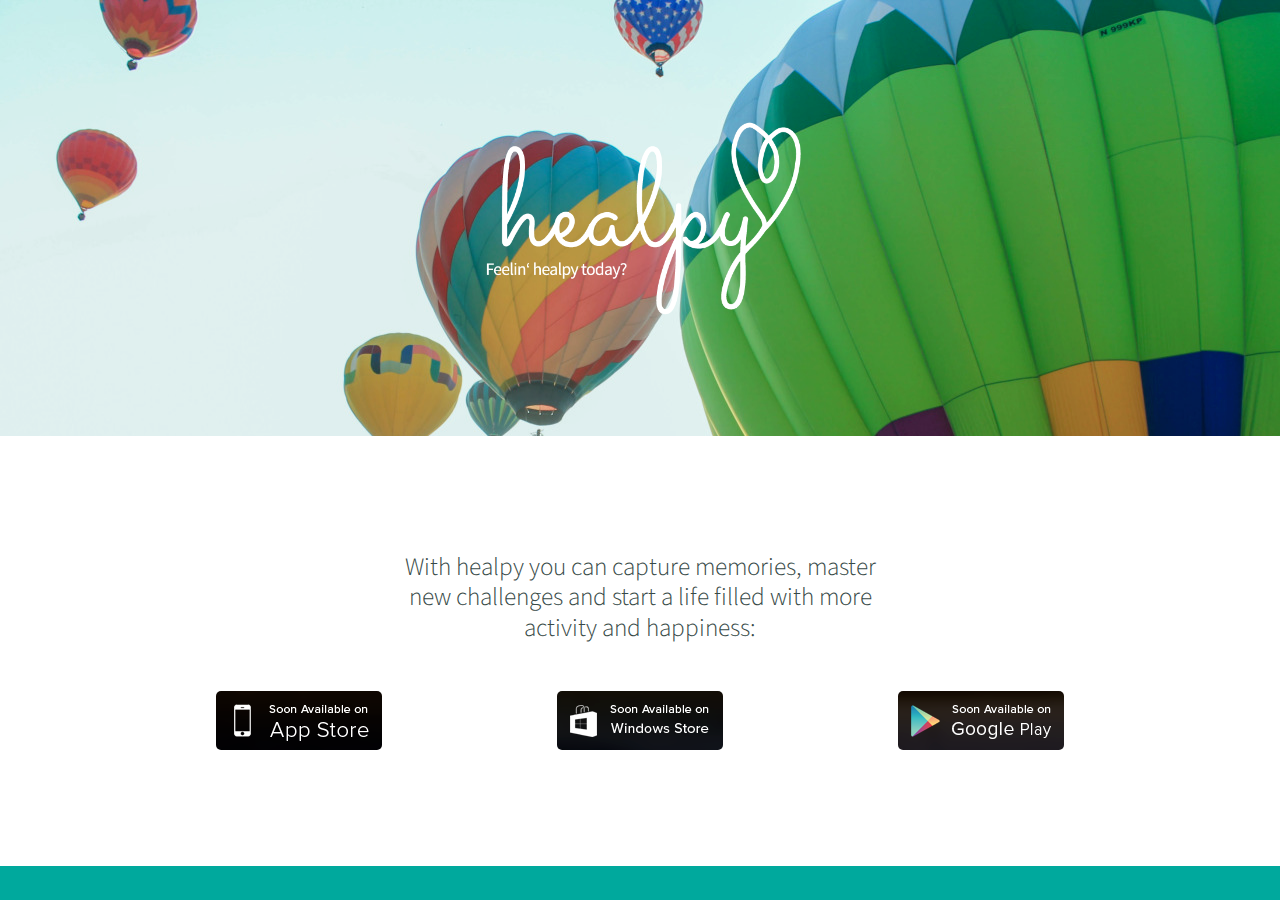
==== healpy-landingpage/index.html @ ba063304 "healpy landingpage" ====
<!DOCTYPE html>
<html lang="en">
  <head>
    <meta charset="utf-8">
    <meta http-equiv="X-UA-Compatible" content="IE=edge">
    <meta name="viewport" content="width=device-width, initial-scale=1.0">

    <title>Healpy – Feelin' healpy today?</title>
    <meta name="description" content="With healpy you can capture memories, master new challenges and start a life with more activity and happiness.">

    <link href="css/material.min.css" rel="stylesheet">
    <link href="css/app.css" rel="stylesheet">

    <script src="js/material.min.js"></script>
    <script src="js/contact-form.js"></script>

    <link href='https://fonts.googleapis.com/css?family=Source+Sans+Pro:400,700,600,300' rel='stylesheet' type='text/css'>

  </head>

  <body>

    <div class="mdl-layout mdl-js-layout">
<!--       <header class="mdl-layout__header">
        <div class="maincolor-background header-section" align="center">
          <img class="header-image" src="img/healpy_logo.png"/>
        </div>
      </header> -->
      <main class="mdl-layout__content">
        <div class="section-space-double header-background">
          <div class="mdl-grid section">
            <div class="mdl-cell mdl-cell--3-col mdl-cell--hide-tablet mdl-cell--hide-phone"></div>
            <div class="mdl-cell mdl-cell--6-col mdl-cell--12-col-tablet mdl-cell--12-col-phone">
              <div align="center">
                <img class="header-image" src="img/healpy_logo.png"/>
              </div>
            </div>
            <div class="mdl-cell mdl-cell--3-col mdl-cell--hide-tablet mdl-cell--hide-phone"></div>
          </div>
        </div>

        <div class="section-space-double">
          <div class="mdl-grid section">
            <div class="mdl-cell mdl-cell--3-col mdl-cell--hide-phone"></div>
            <div class="mdl-cell mdl-cell--6-col mdl-cell--12-col-phone">
              <p class="lead" align="center">With healpy you can capture memories, master new challenges and start a life filled with more activity and happiness:</p>
              
            </div>
            <div class="mdl-cell mdl-cell--3-col mdl-cell--hide-phone"></div>
          </div>
          <div class="mdl-grid section">
            <div class="mdl-cell mdl-cell--4-col">
              <div align="center">
                <img class="app-image" src="img/healpy_available-apple.png"/>
              </div>
            </div>
            <div class="mdl-cell mdl-cell--4-col">
              <div align="center">
                <img class="app-image" src="img/healpy_available-windows.png"/>
              </div>
            </div>
            <div class="mdl-cell mdl-cell--4-col">
              <div align="center">
                <img class="app-image" src="img/healpy_available-google.png"/>
              </div>
            </div>
          </div>
        </div>

        <!-- Description -->
        <div class="section-space maincolor-background">
          <div class="mdl-grid section">
            <div class="mdl-cell mdl-cell--6-col mdl-cell--12-col-phone">
              <div class="mdl-grid">
                <div class="mdl-cell mdl-cell--3-col mdl-cell--12-col-phone">
                  <div align="right">
                    <img src="img/healpy_smile-icon.png"/>
                  </div>
                </div>
                <div class="mdl-cell mdl-cell--9-col mdl-cell--12-col-phone">
                  <h3>Happy</h3>
                  <p>Become happier by filling your life with activity and start living more conscious.</p>
                </div>
              </div>
            </div>
            <div class="mdl-cell mdl-cell--6-col mdl-cell--12-col-phone">
              <div class="mdl-grid">
                <div class="mdl-cell mdl-cell--3-col mdl-cell--12-col-phone">
                  <div align="right">
                    <img src="img/healpy_cross-icon.png"/>
                  </div>
                </div>
                <div class="mdl-cell mdl-cell--9-col mdl-cell--12-col-phone">
                  <h3>Health</h3>
                  <p>By going outside and exploring the world around you, you will step by step become healthier. </p>
                </div>
              </div>
            </div>
          </div>
          <div class="mdl-grid section">
            <div class="mdl-cell mdl-cell--6-col mdl-cell--12-col-phone">
              <div class="mdl-grid">
                <div class="mdl-cell mdl-cell--3-col mdl-cell--12-col-phone">
                  <div align="right">
                    <img src="img/healpy_pflaster-icon.png"/>
                  </div>
                </div>
                <div class="mdl-cell mdl-cell--9-col mdl-cell--12-col-phone">
                  <h3>Heal</h3>
                  <p>Break free from your chains and overcome your fears playfully.</p>
                </div>
              </div>
            </div>
            <div class="mdl-cell mdl-cell--6-col mdl-cell--12-col-phone">
              <div class="mdl-grid">
                <div class="mdl-cell mdl-cell--3-col mdl-cell--12-col-phone">
                  <div align="right">
                    <img src="img/healpy_help-icon.png"/>
                  </div>
                </div>
                <div class="mdl-cell mdl-cell--9-col mdl-cell--12-col-phone">
                  <h3>Help</h3>
                  <p>If you are ever stuck and need support, let your family and friends know and experience guidance by your doctors. </p>
                </div>
              </div>
            </div>
          </div>
        </div>
        <!-- END: Description -->

        <!-- Functionality -->
        <div class="section-space">
          <div class="mdl-grid section">
            <div class="mdl-cell mdl-cell--6-col mdl-cell--12-col-phone">
              <img src="img/healpy_app-mockup.png"/>
            </div>
            <div class="mdl-cell mdl-cell--6-col mdl-cell--12-col-phone">
              <h2>What healpy does for you:</h2>
              <ul>
                <li><b>Fill your journal</b> with texts, pictures, videos or audio files</li>
                <li><b>Master a new challenge</b> every day and let your life become active and happy</li>
                <li><b>Collect credits</b> and use them to do fun local things with your friends</li>
                <li><b>Keep track of your emotional growth</b> and watch your condition getting better and better</li>
                <li><b>Share special memories</b> with your family, friends or your doctors (You decide what you want to share and are in full charge of what you pass onto others)</li>
              </ul>
            </div>
          </div>
        </div>
        <!-- END: Functionality -->

        <!-- Support -->
        <div class="section-space">
          <div class="mdl-grid section">
            <div class="mdl-cell mdl-cell--3-col mdl-cell--hide-phone"></div>
            <div class="mdl-cell mdl-cell--6-col mdl-cell--12-col-phone">
              <div align="center">
                <h2>Need support?</h2>
                <p>Should there be any questions or suggestions, please contact us by mail. We will react as soon as possible to make your experience with healpy perfect. </p>
                <a href="mailto:mail@frankawittek.de"><button class="mdl-button mdl-js-button mdl-button--raised">Contact us!</button></a>
              </div>
                
            </div>
            <div class="mdl-cell mdl-cell--3-col mdl-cell--hide-phone"></div>
          </div>
        </div>
        <!-- END: Support -->

        <footer class="section-space dark-background">
        <div class="mdl-grid section">
          <ul class="footer">
            <!-- <li><a href="">Terms of Use & Service</a></li> -->
            <!-- <li><a href="">Privacy</a></li> -->
            <li><a href="http://frankawittek.de/footer/impressum">Imprint</a></li>
        </div>
      </footer>

      </main>

      

    </div>

  </body>

</html>
---- healpy-landingpage/css/material.min.css ----
/**
 * material-design-lite - Material Design Components in CSS, JS and HTML
 * @version v1.0.4
 * @license Apache-2.0
 * @copyright 2015 Google, Inc.
 * @link https://github.com/google/material-design-lite
 */
@charset "UTF-8";html{color:rgba(0,0,0,.87)}::-moz-selection{background:#b3d4fc;text-shadow:none}::selection{background:#b3d4fc;text-shadow:none}hr{display:block;height:1px;border:0;border-top:1px solid #ccc;margin:1em 0;padding:0}audio,canvas,iframe,img,svg,video{vertical-align:middle}fieldset{border:0;margin:0;padding:0}textarea{resize:vertical}.browserupgrade{margin:.2em 0;background:#ccc;color:#000;padding:.2em 0}.hidden{display:none!important}.visuallyhidden{border:0;clip:rect(0 0 0 0);height:1px;margin:-1px;overflow:hidden;padding:0;position:absolute;width:1px}.visuallyhidden.focusable:active,.visuallyhidden.focusable:focus{clip:auto;height:auto;margin:0;overflow:visible;position:static;width:auto}.invisible{visibility:hidden}.clearfix:before,.clearfix:after{content:" ";display:table}.clearfix:after{clear:both}@media print{*,*:before,*:after,*:first-letter,*:first-line{background:transparent!important;color:#000!important;box-shadow:none!important;text-shadow:none!important}a,a:visited{text-decoration:underline}a[href]:after{content:" (" attr(href)")"}abbr[title]:after{content:" (" attr(title)")"}a[href^="#"]:after,a[href^="javascript:"]:after{content:""}pre,blockquote{border:1px solid #999;page-break-inside:avoid}thead{display:table-header-group}tr,img{page-break-inside:avoid}img{max-width:100%!important}p,h2,h3{orphans:3;widows:3}h2,h3{page-break-after:avoid}}a,.mdl-accordion,.mdl-button,.mdl-card,.mdl-checkbox,.mdl-dropdown-menu,.mdl-icon-toggle,.mdl-item,.mdl-radio,.mdl-slider,.mdl-switch,.mdl-tabs__tab{-webkit-tap-highlight-color:transparent;-webkit-tap-highlight-color:rgba(255,255,255,0)}html{width:100%;height:100%;-ms-touch-action:manipulation;touch-action:manipulation}body{width:100%;min-height:100%;margin:0}main{display:block}*[hidden]{display:none!important}html,body{font-family:"Helvetica","Arial",sans-serif;font-size:14px;font-weight:400;line-height:20px}h1,h2,h3,h4,h5,h6,p{padding:0}h1 small,h2 small,h3 small,h4 small,h5 small,h6 small{font-family:"Roboto","Helvetica","Arial",sans-serif;font-weight:400;line-height:1.35;letter-spacing:-.02em;opacity:.54;font-size:.6em}h1{font-size:56px;line-height:1.35;letter-spacing:-.02em;margin:24px 0}h1,h2{font-family:"Roboto","Helvetica","Arial",sans-serif;font-weight:400}h2{font-size:45px;line-height:48px}h2,h3{margin:24px 0}h3{font-size:34px;line-height:40px}h3,h4{font-family:"Roboto","Helvetica","Arial",sans-serif;font-weight:400}h4{font-size:24px;line-height:32px;-moz-osx-font-smoothing:grayscale;margin:24px 0 16px}h5{font-size:20px;font-weight:500;line-height:1;letter-spacing:.02em}h5,h6{font-family:"Roboto","Helvetica","Arial",sans-serif;margin:24px 0 16px}h6{font-size:16px;letter-spacing:.04em}h6,p{font-weight:400;line-height:24px}p{font-size:14px;letter-spacing:0;margin:0 0 16px}a{color:#ff4081;font-weight:500}blockquote{font-family:"Roboto","Helvetica","Arial",sans-serif;position:relative;font-size:24px;font-weight:300;font-style:italic;line-height:1.35;letter-spacing:.08em}blockquote:before{position:absolute;left:-.5em;content:'“'}blockquote:after{content:'”';margin-left:-.05em}mark{background-color:#f4ff81}dt{font-weight:700}address{font-size:12px;line-height:1;font-style:normal}address,ul,ol{font-weight:400;letter-spacing:0}ul,ol{font-size:14px;line-height:24px}.mdl-typography--display-4,.mdl-typography--display-4-color-contrast{font-family:"Roboto","Helvetica","Arial",sans-serif;font-size:112px;font-weight:300;line-height:1;letter-spacing:-.04em}.mdl-typography--display-4-color-contrast{opacity:.54}.mdl-typography--display-3,.mdl-typography--display-3-color-contrast{font-family:"Roboto","Helvetica","Arial",sans-serif;font-size:56px;font-weight:400;line-height:1.35;letter-spacing:-.02em}.mdl-typography--display-3-color-contrast{opacity:.54}.mdl-typography--display-2,.mdl-typography--display-2-color-contrast{font-family:"Roboto","Helvetica","Arial",sans-serif;font-size:45px;font-weight:400;line-height:48px}.mdl-typography--display-2-color-contrast{opacity:.54}.mdl-typography--display-1,.mdl-typography--display-1-color-contrast{font-family:"Roboto","Helvetica","Arial",sans-serif;font-size:34px;font-weight:400;line-height:40px}.mdl-typography--display-1-color-contrast{opacity:.54}.mdl-typography--headline,.mdl-typography--headline-color-contrast{font-family:"Roboto","Helvetica","Arial",sans-serif;font-size:24px;font-weight:400;line-height:32px;-moz-osx-font-smoothing:grayscale}.mdl-typography--headline-color-contrast{opacity:.87}.mdl-typography--title,.mdl-typography--title-color-contrast{font-family:"Roboto","Helvetica","Arial",sans-serif;font-size:20px;font-weight:500;line-height:1;letter-spacing:.02em}.mdl-typography--title-color-contrast{opacity:.87}.mdl-typography--subhead,.mdl-typography--subhead-color-contrast{font-family:"Roboto","Helvetica","Arial",sans-serif;font-size:16px;font-weight:400;line-height:24px;letter-spacing:.04em}.mdl-typography--subhead-color-contrast{opacity:.87}.mdl-typography--body-2,.mdl-typography--body-2-color-contrast{font-size:14px;font-weight:700;line-height:24px;letter-spacing:0}.mdl-typography--body-2-color-contrast{opacity:.87}.mdl-typography--body-1,.mdl-typography--body-1-color-contrast{font-size:14px;font-weight:400;line-height:24px;letter-spacing:0}.mdl-typography--body-1-color-contrast{opacity:.87}.mdl-typography--body-2-force-preferred-font,.mdl-typography--body-2-force-preferred-font-color-contrast{font-family:"Roboto","Helvetica","Arial",sans-serif;font-size:14px;font-weight:500;line-height:24px;letter-spacing:0}.mdl-typography--body-2-force-preferred-font-color-contrast{opacity:.87}.mdl-typography--body-1-force-preferred-font,.mdl-typography--body-1-force-preferred-font-color-contrast{font-family:"Roboto","Helvetica","Arial",sans-serif;font-size:14px;font-weight:400;line-height:24px;letter-spacing:0}.mdl-typography--body-1-force-preferred-font-color-contrast{opacity:.87}.mdl-typography--caption,.mdl-typography--caption-force-preferred-font{font-size:12px;font-weight:400;line-height:1;letter-spacing:0}.mdl-typography--caption-force-preferred-font{font-family:"Roboto","Helvetica","Arial",sans-serif}.mdl-typography--caption-color-contrast,.mdl-typography--caption-force-preferred-font-color-contrast{font-size:12px;font-weight:400;line-height:1;letter-spacing:0;opacity:.54}.mdl-typography--caption-force-preferred-font-color-contrast,.mdl-typography--menu{font-family:"Roboto","Helvetica","Arial",sans-serif}.mdl-typography--menu{font-size:14px;font-weight:500;line-height:1;letter-spacing:0}.mdl-typography--menu-color-contrast{opacity:.87}.mdl-typography--menu-color-contrast,.mdl-typography--button,.mdl-typography--button-color-contrast{font-family:"Roboto","Helvetica","Arial",sans-serif;font-size:14px;font-weight:500;line-height:1;letter-spacing:0}.mdl-typography--button,.mdl-typography--button-color-contrast{text-transform:uppercase}.mdl-typography--button-color-contrast{opacity:.87}.mdl-typography--text-left{text-align:left}.mdl-typography--text-right{text-align:right}.mdl-typography--text-center{text-align:center}.mdl-typography--text-justify{text-align:justify}.mdl-typography--text-nowrap{white-space:nowrap}.mdl-typography--text-lowercase{text-transform:lowercase}.mdl-typography--text-uppercase{text-transform:uppercase}.mdl-typography--text-capitalize{text-transform:capitalize}.mdl-typography--font-thin{font-weight:200!important}.mdl-typography--font-light{font-weight:300!important}.mdl-typography--font-regular{font-weight:400!important}.mdl-typography--font-medium{font-weight:500!important}.mdl-typography--font-bold{font-weight:700!important}.mdl-typography--font-black{font-weight:900!important}.mdl-color-text--red{color:#f44336 !important}.mdl-color--red{background-color:#f44336 !important}.mdl-color-text--red-50{color:#ffebee !important}.mdl-color--red-50{background-color:#ffebee !important}.mdl-color-text--red-100{color:#ffcdd2 !important}.mdl-color--red-100{background-color:#ffcdd2 !important}.mdl-color-text--red-200{color:#ef9a9a !important}.mdl-color--red-200{background-color:#ef9a9a !important}.mdl-color-text--red-300{color:#e57373 !important}.mdl-color--red-300{background-color:#e57373 !important}.mdl-color-text--red-400{color:#ef5350 !important}.mdl-color--red-400{background-color:#ef5350 !important}.mdl-color-text--red-500{color:#f44336 !important}.mdl-color--red-500{background-color:#f44336 !important}.mdl-color-text--red-600{color:#e53935 !important}.mdl-color--red-600{background-color:#e53935 !important}.mdl-color-text--red-700{color:#d32f2f !important}.mdl-color--red-700{background-color:#d32f2f !important}.mdl-color-text--red-800{color:#c62828 !important}.mdl-color--red-800{background-color:#c62828 !important}.mdl-color-text--red-900{color:#b71c1c !important}.mdl-color--red-900{background-color:#b71c1c !important}.mdl-color-text--red-A100{color:#ff8a80 !important}.mdl-color--red-A100{background-color:#ff8a80 !important}.mdl-color-text--red-A200{color:#ff5252 !important}.mdl-color--red-A200{background-color:#ff5252 !important}.mdl-color-text--red-A400{color:#ff1744 !important}.mdl-color--red-A400{background-color:#ff1744 !important}.mdl-color-text--red-A700{color:#d50000 !important}.mdl-color--red-A700{background-color:#d50000 !important}.mdl-color-text--pink{color:#e91e63 !important}.mdl-color--pink{background-color:#e91e63 !important}.mdl-color-text--pink-50{color:#fce4ec !important}.mdl-color--pink-50{background-color:#fce4ec !important}.mdl-color-text--pink-100{color:#f8bbd0 !important}.mdl-color--pink-100{background-color:#f8bbd0 !important}.mdl-color-text--pink-200{color:#f48fb1 !important}.mdl-color--pink-200{background-color:#f48fb1 !important}.mdl-color-text--pink-300{color:#f06292 !important}.mdl-color--pink-300{background-color:#f06292 !important}.mdl-color-text--pink-400{color:#ec407a !important}.mdl-color--pink-400{background-color:#ec407a !important}.mdl-color-text--pink-500{color:#e91e63 !important}.mdl-color--pink-500{background-color:#e91e63 !important}.mdl-color-text--pink-600{color:#d81b60 !important}.mdl-color--pink-600{background-color:#d81b60 !important}.mdl-color-text--pink-700{color:#c2185b !important}.mdl-color--pink-700{background-color:#c2185b !important}.mdl-color-text--pink-800{color:#ad1457 !important}.mdl-color--pink-800{background-color:#ad1457 !important}.mdl-color-text--pink-900{color:#880e4f !important}.mdl-color--pink-900{background-color:#880e4f !important}.mdl-color-text--pink-A100{color:#ff80ab !important}.mdl-color--pink-A100{background-color:#ff80ab !important}.mdl-color-text--pink-A200{color:#ff4081 !important}.mdl-color--pink-A200{background-color:#ff4081 !important}.mdl-color-text--pink-A400{color:#f50057 !important}.mdl-color--pink-A400{background-color:#f50057 !important}.mdl-color-text--pink-A700{color:#c51162 !important}.mdl-color--pink-A700{background-color:#c51162 !important}.mdl-color-text--purple{color:#9c27b0 !important}.mdl-color--purple{background-color:#9c27b0 !important}.mdl-color-text--purple-50{color:#f3e5f5 !important}.mdl-color--purple-50{background-color:#f3e5f5 !important}.mdl-color-text--purple-100{color:#e1bee7 !important}.mdl-color--purple-100{background-color:#e1bee7 !important}.mdl-color-text--purple-200{color:#ce93d8 !important}.mdl-color--purple-200{background-color:#ce93d8 !important}.mdl-color-text--purple-300{color:#ba68c8 !important}.mdl-color--purple-300{background-color:#ba68c8 !important}.mdl-color-text--purple-400{color:#ab47bc !important}.mdl-color--purple-400{background-color:#ab47bc !important}.mdl-color-text--purple-500{color:#9c27b0 !important}.mdl-color--purple-500{background-color:#9c27b0 !important}.mdl-color-text--purple-600{color:#8e24aa !important}.mdl-color--purple-600{background-color:#8e24aa !important}.mdl-color-text--purple-700{color:#7b1fa2 !important}.mdl-color--purple-700{background-color:#7b1fa2 !important}.mdl-color-text--purple-800{color:#6a1b9a !important}.mdl-color--purple-800{background-color:#6a1b9a !important}.mdl-color-text--purple-900{color:#4a148c !important}.mdl-color--purple-900{background-color:#4a148c !important}.mdl-color-text--purple-A100{color:#ea80fc !important}.mdl-color--purple-A100{background-color:#ea80fc !important}.mdl-color-text--purple-A200{color:#e040fb !important}.mdl-color--purple-A200{background-color:#e040fb !important}.mdl-color-text--purple-A400{color:#d500f9 !important}.mdl-color--purple-A400{background-color:#d500f9 !important}.mdl-color-text--purple-A700{color:#a0f !important}.mdl-color--purple-A700{background-color:#a0f !important}.mdl-color-text--deep-purple{color:#673ab7 !important}.mdl-color--deep-purple{background-color:#673ab7 !important}.mdl-color-text--deep-purple-50{color:#ede7f6 !important}.mdl-color--deep-purple-50{background-color:#ede7f6 !important}.mdl-color-text--deep-purple-100{color:#d1c4e9 !important}.mdl-color--deep-purple-100{background-color:#d1c4e9 !important}.mdl-color-text--deep-purple-200{color:#b39ddb !important}.mdl-color--deep-purple-200{background-color:#b39ddb !important}.mdl-color-text--deep-purple-300{color:#9575cd !important}.mdl-color--deep-purple-300{background-color:#9575cd !important}.mdl-color-text--deep-purple-400{color:#7e57c2 !important}.mdl-color--deep-purple-400{background-color:#7e57c2 !important}.mdl-color-text--deep-purple-500{color:#673ab7 !important}.mdl-color--deep-purple-500{background-color:#673ab7 !important}.mdl-color-text--deep-purple-600{color:#5e35b1 !important}.mdl-color--deep-purple-600{background-color:#5e35b1 !important}.mdl-color-text--deep-purple-700{color:#512da8 !important}.mdl-color--deep-purple-700{background-color:#512da8 !important}.mdl-color-text--deep-purple-800{color:#4527a0 !important}.mdl-color--deep-purple-800{background-color:#4527a0 !important}.mdl-color-text--deep-purple-900{color:#311b92 !important}.mdl-color--deep-purple-900{background-color:#311b92 !important}.mdl-color-text--deep-purple-A100{color:#b388ff !important}.mdl-color--deep-purple-A100{background-color:#b388ff !important}.mdl-color-text--deep-purple-A200{color:#7c4dff !important}.mdl-color--deep-purple-A200{background-color:#7c4dff !important}.mdl-color-text--deep-purple-A400{color:#651fff !important}.mdl-color--deep-purple-A400{background-color:#651fff !important}.mdl-color-text--deep-purple-A700{color:#6200ea !important}.mdl-color--deep-purple-A700{background-color:#6200ea !important}.mdl-color-text--indigo{color:#3f51b5 !important}.mdl-color--indigo{background-color:#3f51b5 !important}.mdl-color-text--indigo-50{color:#e8eaf6 !important}.mdl-color--indigo-50{background-color:#e8eaf6 !important}.mdl-color-text--indigo-100{color:#c5cae9 !important}.mdl-color--indigo-100{background-color:#c5cae9 !important}.mdl-color-text--indigo-200{color:#9fa8da !important}.mdl-color--indigo-200{background-color:#9fa8da !important}.mdl-color-text--indigo-300{color:#7986cb !important}.mdl-color--indigo-300{background-color:#7986cb !important}.mdl-color-text--indigo-400{color:#5c6bc0 !important}.mdl-color--indigo-400{background-color:#5c6bc0 !important}.mdl-color-text--indigo-500{color:#3f51b5 !important}.mdl-color--indigo-500{background-color:#3f51b5 !important}.mdl-color-text--indigo-600{color:#3949ab !important}.mdl-color--indigo-600{background-color:#3949ab !important}.mdl-color-text--indigo-700{color:#303f9f !important}.mdl-color--indigo-700{background-color:#303f9f !important}.mdl-color-text--indigo-800{color:#283593 !important}.mdl-color--indigo-800{background-color:#283593 !important}.mdl-color-text--indigo-900{color:#1a237e !important}.mdl-color--indigo-900{background-color:#1a237e !important}.mdl-color-text--indigo-A100{color:#8c9eff !important}.mdl-color--indigo-A100{background-color:#8c9eff !important}.mdl-color-text--indigo-A200{color:#536dfe !important}.mdl-color--indigo-A200{background-color:#536dfe !important}.mdl-color-text--indigo-A400{color:#3d5afe !important}.mdl-color--indigo-A400{background-color:#3d5afe !important}.mdl-color-text--indigo-A700{color:#304ffe !important}.mdl-color--indigo-A700{background-color:#304ffe !important}.mdl-color-text--blue{color:#2196f3 !important}.mdl-color--blue{background-color:#2196f3 !important}.mdl-color-text--blue-50{color:#e3f2fd !important}.mdl-color--blue-50{background-color:#e3f2fd !important}.mdl-color-text--blue-100{color:#bbdefb !important}.mdl-color--blue-100{background-color:#bbdefb !important}.mdl-color-text--blue-200{color:#90caf9 !important}.mdl-color--blue-200{background-color:#90caf9 !important}.mdl-color-text--blue-300{color:#64b5f6 !important}.mdl-color--blue-300{background-color:#64b5f6 !important}.mdl-color-text--blue-400{color:#42a5f5 !important}.mdl-color--blue-400{background-color:#42a5f5 !important}.mdl-color-text--blue-500{color:#2196f3 !important}.mdl-color--blue-500{background-color:#2196f3 !important}.mdl-color-text--blue-600{color:#1e88e5 !important}.mdl-color--blue-600{background-color:#1e88e5 !important}.mdl-color-text--blue-700{color:#1976d2 !important}.mdl-color--blue-700{background-color:#1976d2 !important}.mdl-color-text--blue-800{color:#1565c0 !important}.mdl-color--blue-800{background-color:#1565c0 !important}.mdl-color-text--blue-900{color:#0d47a1 !important}.mdl-color--blue-900{background-color:#0d47a1 !important}.mdl-color-text--blue-A100{color:#82b1ff !important}.mdl-color--blue-A100{background-color:#82b1ff !important}.mdl-color-text--blue-A200{color:#448aff !important}.mdl-color--blue-A200{background-color:#448aff !important}.mdl-color-text--blue-A400{color:#2979ff !important}.mdl-color--blue-A400{background-color:#2979ff !important}.mdl-color-text--blue-A700{color:#2962ff !important}.mdl-color--blue-A700{background-color:#2962ff !important}.mdl-color-text--light-blue{color:#03a9f4 !important}.mdl-color--light-blue{background-color:#03a9f4 !important}.mdl-color-text--light-blue-50{color:#e1f5fe !important}.mdl-color--light-blue-50{background-color:#e1f5fe !important}.mdl-color-text--light-blue-100{color:#b3e5fc !important}.mdl-color--light-blue-100{background-color:#b3e5fc !important}.mdl-color-text--light-blue-200{color:#81d4fa !important}.mdl-color--light-blue-200{background-color:#81d4fa !important}.mdl-color-text--light-blue-300{color:#4fc3f7 !important}.mdl-color--light-blue-300{background-color:#4fc3f7 !important}.mdl-color-text--light-blue-400{color:#29b6f6 !important}.mdl-color--light-blue-400{background-color:#29b6f6 !important}.mdl-color-text--light-blue-500{color:#03a9f4 !important}.mdl-color--light-blue-500{background-color:#03a9f4 !important}.mdl-color-text--light-blue-600{color:#039be5 !important}.mdl-color--light-blue-600{background-color:#039be5 !important}.mdl-color-text--light-blue-700{color:#0288d1 !important}.mdl-color--light-blue-700{background-color:#0288d1 !important}.mdl-color-text--light-blue-800{color:#0277bd !important}.mdl-color--light-blue-800{background-color:#0277bd !important}.mdl-color-text--light-blue-900{color:#01579b !important}.mdl-color--light-blue-900{background-color:#01579b !important}.mdl-color-text--light-blue-A100{color:#80d8ff !important}.mdl-color--light-blue-A100{background-color:#80d8ff !important}.mdl-color-text--light-blue-A200{color:#40c4ff !important}.mdl-color--light-blue-A200{background-color:#40c4ff !important}.mdl-color-text--light-blue-A400{color:#00b0ff !important}.mdl-color--light-blue-A400{background-color:#00b0ff !important}.mdl-color-text--light-blue-A700{color:#0091ea !important}.mdl-color--light-blue-A700{background-color:#0091ea !important}.mdl-color-text--cyan{color:#00bcd4 !important}.mdl-color--cyan{background-color:#00bcd4 !important}.mdl-color-text--cyan-50{color:#e0f7fa !important}.mdl-color--cyan-50{background-color:#e0f7fa !important}.mdl-color-text--cyan-100{color:#b2ebf2 !important}.mdl-color--cyan-100{background-color:#b2ebf2 !important}.mdl-color-text--cyan-200{color:#80deea !important}.mdl-color--cyan-200{background-color:#80deea !important}.mdl-color-text--cyan-300{color:#4dd0e1 !important}.mdl-color--cyan-300{background-color:#4dd0e1 !important}.mdl-color-text--cyan-400{color:#26c6da !important}.mdl-color--cyan-400{background-color:#26c6da !important}.mdl-color-text--cyan-500{color:#00bcd4 !important}.mdl-color--cyan-500{background-color:#00bcd4 !important}.mdl-color-text--cyan-600{color:#00acc1 !important}.mdl-color--cyan-600{background-color:#00acc1 !important}.mdl-color-text--cyan-700{color:#0097a7 !important}.mdl-color--cyan-700{background-color:#0097a7 !important}.mdl-color-text--cyan-800{color:#00838f !important}.mdl-color--cyan-800{background-color:#00838f !important}.mdl-color-text--cyan-900{color:#006064 !important}.mdl-color--cyan-900{background-color:#006064 !important}.mdl-color-text--cyan-A100{color:#84ffff !important}.mdl-color--cyan-A100{background-color:#84ffff !important}.mdl-color-text--cyan-A200{color:#18ffff !important}.mdl-color--cyan-A200{background-color:#18ffff !important}.mdl-color-text--cyan-A400{color:#00e5ff !important}.mdl-color--cyan-A400{background-color:#00e5ff !important}.mdl-color-text--cyan-A700{color:#00b8d4 !important}.mdl-color--cyan-A700{background-color:#00b8d4 !important}.mdl-color-text--teal{color:#009688 !important}.mdl-color--teal{background-color:#009688 !important}.mdl-color-text--teal-50{color:#e0f2f1 !important}.mdl-color--teal-50{background-color:#e0f2f1 !important}.mdl-color-text--teal-100{color:#b2dfdb !important}.mdl-color--teal-100{background-color:#b2dfdb !important}.mdl-color-text--teal-200{color:#80cbc4 !important}.mdl-color--teal-200{background-color:#80cbc4 !important}.mdl-color-text--teal-300{color:#4db6ac !important}.mdl-color--teal-300{background-color:#4db6ac !important}.mdl-color-text--teal-400{color:#26a69a !important}.mdl-color--teal-400{background-color:#26a69a !important}.mdl-color-text--teal-500{color:#009688 !important}.mdl-color--teal-500{background-color:#009688 !important}.mdl-color-text--teal-600{color:#00897b !important}.mdl-color--teal-600{background-color:#00897b !important}.mdl-color-text--teal-700{color:#00796b !important}.mdl-color--teal-700{background-color:#00796b !important}.mdl-color-text--teal-800{color:#00695c !important}.mdl-color--teal-800{background-color:#00695c !important}.mdl-color-text--teal-900{color:#004d40 !important}.mdl-color--teal-900{background-color:#004d40 !important}.mdl-color-text--teal-A100{color:#a7ffeb !important}.mdl-color--teal-A100{background-color:#a7ffeb !important}.mdl-color-text--teal-A200{color:#64ffda !important}.mdl-color--teal-A200{background-color:#64ffda !important}.mdl-color-text--teal-A400{color:#1de9b6 !important}.mdl-color--teal-A400{background-color:#1de9b6 !important}.mdl-color-text--teal-A700{color:#00bfa5 !important}.mdl-color--teal-A700{background-color:#00bfa5 !important}.mdl-color-text--green{color:#4caf50 !important}.mdl-color--green{background-color:#4caf50 !important}.mdl-color-text--green-50{color:#e8f5e9 !important}.mdl-color--green-50{background-color:#e8f5e9 !important}.mdl-color-text--green-100{color:#c8e6c9 !important}.mdl-color--green-100{background-color:#c8e6c9 !important}.mdl-color-text--green-200{color:#a5d6a7 !important}.mdl-color--green-200{background-color:#a5d6a7 !important}.mdl-color-text--green-300{color:#81c784 !important}.mdl-color--green-300{background-color:#81c784 !important}.mdl-color-text--green-400{color:#66bb6a !important}.mdl-color--green-400{background-color:#66bb6a !important}.mdl-color-text--green-500{color:#4caf50 !important}.mdl-color--green-500{background-color:#4caf50 !important}.mdl-color-text--green-600{color:#43a047 !important}.mdl-color--green-600{background-color:#43a047 !important}.mdl-color-text--green-700{color:#388e3c !important}.mdl-color--green-700{background-color:#388e3c !important}.mdl-color-text--green-800{color:#2e7d32 !important}.mdl-color--green-800{background-color:#2e7d32 !important}.mdl-color-text--green-900{color:#1b5e20 !important}.mdl-color--green-900{background-color:#1b5e20 !important}.mdl-color-text--green-A100{color:#b9f6ca !important}.mdl-color--green-A100{background-color:#b9f6ca !important}.mdl-color-text--green-A200{color:#69f0ae !important}.mdl-color--green-A200{background-color:#69f0ae !important}.mdl-color-text--green-A400{color:#00e676 !important}.mdl-color--green-A400{background-color:#00e676 !important}.mdl-color-text--green-A700{color:#00c853 !important}.mdl-color--green-A700{background-color:#00c853 !important}.mdl-color-text--light-green{color:#8bc34a !important}.mdl-color--light-green{background-color:#8bc34a !important}.mdl-color-text--light-green-50{color:#f1f8e9 !important}.mdl-color--light-green-50{background-color:#f1f8e9 !important}.mdl-color-text--light-green-100{color:#dcedc8 !important}.mdl-color--light-green-100{background-color:#dcedc8 !important}.mdl-color-text--light-green-200{color:#c5e1a5 !important}.mdl-color--light-green-200{background-color:#c5e1a5 !important}.mdl-color-text--light-green-300{color:#aed581 !important}.mdl-color--light-green-300{background-color:#aed581 !important}.mdl-color-text--light-green-400{color:#9ccc65 !important}.mdl-color--light-green-400{background-color:#9ccc65 !important}.mdl-color-text--light-green-500{color:#8bc34a !important}.mdl-color--light-green-500{background-color:#8bc34a !important}.mdl-color-text--light-green-600{color:#7cb342 !important}.mdl-color--light-green-600{background-color:#7cb342 !important}.mdl-color-text--light-green-700{color:#689f38 !important}.mdl-color--light-green-700{background-color:#689f38 !important}.mdl-color-text--light-green-800{color:#558b2f !important}.mdl-color--light-green-800{background-color:#558b2f !important}.mdl-color-text--light-green-900{color:#33691e !important}.mdl-color--light-green-900{background-color:#33691e !important}.mdl-color-text--light-green-A100{color:#ccff90 !important}.mdl-color--light-green-A100{background-color:#ccff90 !important}.mdl-color-text--light-green-A200{color:#b2ff59 !important}.mdl-color--light-green-A200{background-color:#b2ff59 !important}.mdl-color-text--light-green-A400{color:#76ff03 !important}.mdl-color--light-green-A400{background-color:#76ff03 !important}.mdl-color-text--light-green-A700{color:#64dd17 !important}.mdl-color--light-green-A700{background-color:#64dd17 !important}.mdl-color-text--lime{color:#cddc39 !important}.mdl-color--lime{background-color:#cddc39 !important}.mdl-color-text--lime-50{color:#f9fbe7 !important}.mdl-color--lime-50{background-color:#f9fbe7 !important}.mdl-color-text--lime-100{color:#f0f4c3 !important}.mdl-color--lime-100{background-color:#f0f4c3 !important}.mdl-color-text--lime-200{color:#e6ee9c !important}.mdl-color--lime-200{background-color:#e6ee9c !important}.mdl-color-text--lime-300{color:#dce775 !important}.mdl-color--lime-300{background-color:#dce775 !important}.mdl-color-text--lime-400{color:#d4e157 !important}.mdl-color--lime-400{background-color:#d4e157 !important}.mdl-color-text--lime-500{color:#cddc39 !important}.mdl-color--lime-500{background-color:#cddc39 !important}.mdl-color-text--lime-600{color:#c0ca33 !important}.mdl-color--lime-600{background-color:#c0ca33 !important}.mdl-color-text--lime-700{color:#afb42b !important}.mdl-color--lime-700{background-color:#afb42b !important}.mdl-color-text--lime-800{color:#9e9d24 !important}.mdl-color--lime-800{background-color:#9e9d24 !important}.mdl-color-text--lime-900{color:#827717 !important}.mdl-color--lime-900{background-color:#827717 !important}.mdl-color-text--lime-A100{color:#f4ff81 !important}.mdl-color--lime-A100{background-color:#f4ff81 !important}.mdl-color-text--lime-A200{color:#eeff41 !important}.mdl-color--lime-A200{background-color:#eeff41 !important}.mdl-color-text--lime-A400{color:#c6ff00 !important}.mdl-color--lime-A400{background-color:#c6ff00 !important}.mdl-color-text--lime-A700{color:#aeea00 !important}.mdl-color--lime-A700{background-color:#aeea00 !important}.mdl-color-text--yellow{color:#ffeb3b !important}.mdl-color--yellow{background-color:#ffeb3b !important}.mdl-color-text--yellow-50{color:#fffde7 !important}.mdl-color--yellow-50{background-color:#fffde7 !important}.mdl-color-text--yellow-100{color:#fff9c4 !important}.mdl-color--yellow-100{background-color:#fff9c4 !important}.mdl-color-text--yellow-200{color:#fff59d !important}.mdl-color--yellow-200{background-color:#fff59d !important}.mdl-color-text--yellow-300{color:#fff176 !important}.mdl-color--yellow-300{background-color:#fff176 !important}.mdl-color-text--yellow-400{color:#ffee58 !important}.mdl-color--yellow-400{background-color:#ffee58 !important}.mdl-color-text--yellow-500{color:#ffeb3b !important}.mdl-color--yellow-500{background-color:#ffeb3b !important}.mdl-color-text--yellow-600{color:#fdd835 !important}.mdl-color--yellow-600{background-color:#fdd835 !important}.mdl-color-text--yellow-700{color:#fbc02d !important}.mdl-color--yellow-700{background-color:#fbc02d !important}.mdl-color-text--yellow-800{color:#f9a825 !important}.mdl-color--yellow-800{background-color:#f9a825 !important}.mdl-color-text--yellow-900{color:#f57f17 !important}.mdl-color--yellow-900{background-color:#f57f17 !important}.mdl-color-text--yellow-A100{color:#ffff8d !important}.mdl-color--yellow-A100{background-color:#ffff8d !important}.mdl-color-text--yellow-A200{color:#ff0 !important}.mdl-color--yellow-A200{background-color:#ff0 !important}.mdl-color-text--yellow-A400{color:#ffea00 !important}.mdl-color--yellow-A400{background-color:#ffea00 !important}.mdl-color-text--yellow-A700{color:#ffd600 !important}.mdl-color--yellow-A700{background-color:#ffd600 !important}.mdl-color-text--amber{color:#ffc107 !important}.mdl-color--amber{background-color:#ffc107 !important}.mdl-color-text--amber-50{color:#fff8e1 !important}.mdl-color--amber-50{background-color:#fff8e1 !important}.mdl-color-text--amber-100{color:#ffecb3 !important}.mdl-color--amber-100{background-color:#ffecb3 !important}.mdl-color-text--amber-200{color:#ffe082 !important}.mdl-color--amber-200{background-color:#ffe082 !important}.mdl-color-text--amber-300{color:#ffd54f !important}.mdl-color--amber-300{background-color:#ffd54f !important}.mdl-color-text--amber-400{color:#ffca28 !important}.mdl-color--amber-400{background-color:#ffca28 !important}.mdl-color-text--amber-500{color:#ffc107 !important}.mdl-color--amber-500{background-color:#ffc107 !important}.mdl-color-text--amber-600{color:#ffb300 !important}.mdl-color--amber-600{background-color:#ffb300 !important}.mdl-color-text--amber-700{color:#ffa000 !important}.mdl-color--amber-700{background-color:#ffa000 !important}.mdl-color-text--amber-800{color:#ff8f00 !important}.mdl-color--amber-800{background-color:#ff8f00 !important}.mdl-color-text--amber-900{color:#ff6f00 !important}.mdl-color--amber-900{background-color:#ff6f00 !important}.mdl-color-text--amber-A100{color:#ffe57f !important}.mdl-color--amber-A100{background-color:#ffe57f !important}.mdl-color-text--amber-A200{color:#ffd740 !important}.mdl-color--amber-A200{background-color:#ffd740 !important}.mdl-color-text--amber-A400{color:#ffc400 !important}.mdl-color--amber-A400{background-color:#ffc400 !important}.mdl-color-text--amber-A700{color:#ffab00 !important}.mdl-color--amber-A700{background-color:#ffab00 !important}.mdl-color-text--orange{color:#ff9800 !important}.mdl-color--orange{background-color:#ff9800 !important}.mdl-color-text--orange-50{color:#fff3e0 !important}.mdl-color--orange-50{background-color:#fff3e0 !important}.mdl-color-text--orange-100{color:#ffe0b2 !important}.mdl-color--orange-100{background-color:#ffe0b2 !important}.mdl-color-text--orange-200{color:#ffcc80 !important}.mdl-color--orange-200{background-color:#ffcc80 !important}.mdl-color-text--orange-300{color:#ffb74d !important}.mdl-color--orange-300{background-color:#ffb74d !important}.mdl-color-text--orange-400{color:#ffa726 !important}.mdl-color--orange-400{background-color:#ffa726 !important}.mdl-color-text--orange-500{color:#ff9800 !important}.mdl-color--orange-500{background-color:#ff9800 !important}.mdl-color-text--orange-600{color:#fb8c00 !important}.mdl-color--orange-600{background-color:#fb8c00 !important}.mdl-color-text--orange-700{color:#f57c00 !important}.mdl-color--orange-700{background-color:#f57c00 !important}.mdl-color-text--orange-800{color:#ef6c00 !important}.mdl-color--orange-800{background-color:#ef6c00 !important}.mdl-color-text--orange-900{color:#e65100 !important}.mdl-color--orange-900{background-color:#e65100 !important}.mdl-color-text--orange-A100{color:#ffd180 !important}.mdl-color--orange-A100{background-color:#ffd180 !important}.mdl-color-text--orange-A200{color:#ffab40 !important}.mdl-color--orange-A200{background-color:#ffab40 !important}.mdl-color-text--orange-A400{color:#ff9100 !important}.mdl-color--orange-A400{background-color:#ff9100 !important}.mdl-color-text--orange-A700{color:#ff6d00 !important}.mdl-color--orange-A700{background-color:#ff6d00 !important}.mdl-color-text--deep-orange{color:#ff5722 !important}.mdl-color--deep-orange{background-color:#ff5722 !important}.mdl-color-text--deep-orange-50{color:#fbe9e7 !important}.mdl-color--deep-orange-50{background-color:#fbe9e7 !important}.mdl-color-text--deep-orange-100{color:#ffccbc !important}.mdl-color--deep-orange-100{background-color:#ffccbc !important}.mdl-color-text--deep-orange-200{color:#ffab91 !important}.mdl-color--deep-orange-200{background-color:#ffab91 !important}.mdl-color-text--deep-orange-300{color:#ff8a65 !important}.mdl-color--deep-orange-300{background-color:#ff8a65 !important}.mdl-color-text--deep-orange-400{color:#ff7043 !important}.mdl-color--deep-orange-400{background-color:#ff7043 !important}.mdl-color-text--deep-orange-500{color:#ff5722 !important}.mdl-color--deep-orange-500{background-color:#ff5722 !important}.mdl-color-text--deep-orange-600{color:#f4511e !important}.mdl-color--deep-orange-600{background-color:#f4511e !important}.mdl-color-text--deep-orange-700{color:#e64a19 !important}.mdl-color--deep-orange-700{background-color:#e64a19 !important}.mdl-color-text--deep-orange-800{color:#d84315 !important}.mdl-color--deep-orange-800{background-color:#d84315 !important}.mdl-color-text--deep-orange-900{color:#bf360c !important}.mdl-color--deep-orange-900{background-color:#bf360c !important}.mdl-color-text--deep-orange-A100{color:#ff9e80 !important}.mdl-color--deep-orange-A100{background-color:#ff9e80 !important}.mdl-color-text--deep-orange-A200{color:#ff6e40 !important}.mdl-color--deep-orange-A200{background-color:#ff6e40 !important}.mdl-color-text--deep-orange-A400{color:#ff3d00 !important}.mdl-color--deep-orange-A400{background-color:#ff3d00 !important}.mdl-color-text--deep-orange-A700{color:#dd2c00 !important}.mdl-color--deep-orange-A700{background-color:#dd2c00 !important}.mdl-color-text--brown{color:#795548 !important}.mdl-color--brown{background-color:#795548 !important}.mdl-color-text--brown-50{color:#efebe9 !important}.mdl-color--brown-50{background-color:#efebe9 !important}.mdl-color-text--brown-100{color:#d7ccc8 !important}.mdl-color--brown-100{background-color:#d7ccc8 !important}.mdl-color-text--brown-200{color:#bcaaa4 !important}.mdl-color--brown-200{background-color:#bcaaa4 !important}.mdl-color-text--brown-300{color:#a1887f !important}.mdl-color--brown-300{background-color:#a1887f !important}.mdl-color-text--brown-400{color:#8d6e63 !important}.mdl-color--brown-400{background-color:#8d6e63 !important}.mdl-color-text--brown-500{color:#795548 !important}.mdl-color--brown-500{background-color:#795548 !important}.mdl-color-text--brown-600{color:#6d4c41 !important}.mdl-color--brown-600{background-color:#6d4c41 !important}.mdl-color-text--brown-700{color:#5d4037 !important}.mdl-color--brown-700{background-color:#5d4037 !important}.mdl-color-text--brown-800{color:#4e342e !important}.mdl-color--brown-800{background-color:#4e342e !important}.mdl-color-text--brown-900{color:#3e2723 !important}.mdl-color--brown-900{background-color:#3e2723 !important}.mdl-color-text--grey{color:#9e9e9e !important}.mdl-color--grey{background-color:#9e9e9e !important}.mdl-color-text--grey-50{color:#fafafa !important}.mdl-color--grey-50{background-color:#fafafa !important}.mdl-color-text--grey-100{color:#f5f5f5 !important}.mdl-color--grey-100{background-color:#f5f5f5 !important}.mdl-color-text--grey-200{color:#eee !important}.mdl-color--grey-200{background-color:#eee !important}.mdl-color-text--grey-300{color:#e0e0e0 !important}.mdl-color--grey-300{background-color:#e0e0e0 !important}.mdl-color-text--grey-400{color:#bdbdbd !important}.mdl-color--grey-400{background-color:#bdbdbd !important}.mdl-color-text--grey-500{color:#9e9e9e !important}.mdl-color--grey-500{background-color:#9e9e9e !important}.mdl-color-text--grey-600{color:#757575 !important}.mdl-color--grey-600{background-color:#757575 !important}.mdl-color-text--grey-700{color:#616161 !important}.mdl-color--grey-700{background-color:#616161 !important}.mdl-color-text--grey-800{color:#424242 !important}.mdl-color--grey-800{background-color:#424242 !important}.mdl-color-text--grey-900{color:#212121 !important}.mdl-color--grey-900{background-color:#212121 !important}.mdl-color-text--blue-grey{color:#607d8b !important}.mdl-color--blue-grey{background-color:#607d8b !important}.mdl-color-text--blue-grey-50{color:#eceff1 !important}.mdl-color--blue-grey-50{background-color:#eceff1 !important}.mdl-color-text--blue-grey-100{color:#cfd8dc !important}.mdl-color--blue-grey-100{background-color:#cfd8dc !important}.mdl-color-text--blue-grey-200{color:#b0bec5 !important}.mdl-color--blue-grey-200{background-color:#b0bec5 !important}.mdl-color-text--blue-grey-300{color:#90a4ae !important}.mdl-color--blue-grey-300{background-color:#90a4ae !important}.mdl-color-text--blue-grey-400{color:#78909c !important}.mdl-color--blue-grey-400{background-color:#78909c !important}.mdl-color-text--blue-grey-500{color:#607d8b !important}.mdl-color--blue-grey-500{background-color:#607d8b !important}.mdl-color-text--blue-grey-600{color:#546e7a !important}.mdl-color--blue-grey-600{background-color:#546e7a !important}.mdl-color-text--blue-grey-700{color:#455a64 !important}.mdl-color--blue-grey-700{background-color:#455a64 !important}.mdl-color-text--blue-grey-800{color:#37474f !important}.mdl-color--blue-grey-800{background-color:#37474f !important}.mdl-color-text--blue-grey-900{color:#263238 !important}.mdl-color--blue-grey-900{background-color:#263238 !important}.mdl-color--black{background-color:#000 !important}.mdl-color-text--black{color:#000 !important}.mdl-color--white{background-color:#fff !important}.mdl-color-text--white{color:#fff !important}.mdl-color--primary{background-color:#3f51b5 !important}.mdl-color--primary-contrast{background-color:#fff !important}.mdl-color--primary-dark{background-color:#303f9f !important}.mdl-color--accent{background-color:#ff4081 !important}.mdl-color--accent-contrast{background-color:#fff !important}.mdl-color-text--primary{color:#3f51b5 !important}.mdl-color-text--primary-contrast{color:#fff !important}.mdl-color-text--primary-dark{color:#303f9f !important}.mdl-color-text--accent{color:#ff4081 !important}.mdl-color-text--accent-contrast{color:#fff !important}.mdl-ripple{background:#000;border-radius:50%;height:50px;left:0;opacity:0;pointer-events:none;position:absolute;top:0;-webkit-transform:translate(-50%,-50%);-ms-transform:translate(-50%,-50%);transform:translate(-50%,-50%);width:50px;overflow:hidden}.mdl-ripple.is-animating{-webkit-transition:-webkit-transform .3s cubic-bezier(0,0,.2,1),width .3s cubic-bezier(0,0,.2,1),height .3s cubic-bezier(0,0,.2,1),opacity .6s cubic-bezier(0,0,.2,1);transition:transform .3s cubic-bezier(0,0,.2,1),width .3s cubic-bezier(0,0,.2,1),height .3s cubic-bezier(0,0,.2,1),opacity .6s cubic-bezier(0,0,.2,1)}.mdl-ripple.is-visible{opacity:.3}.mdl-animation--default,.mdl-animation--fast-out-slow-in{-webkit-transition-timing-function:cubic-bezier(.4,0,.2,1);transition-timing-function:cubic-bezier(.4,0,.2,1)}.mdl-animation--linear-out-slow-in{-webkit-transition-timing-function:cubic-bezier(0,0,.2,1);transition-timing-function:cubic-bezier(0,0,.2,1)}.mdl-animation--fast-out-linear-in{-webkit-transition-timing-function:cubic-bezier(.4,0,1,1);transition-timing-function:cubic-bezier(.4,0,1,1)}.mdl-badge{position:relative;white-space:nowrap;margin-right:24px}.mdl-badge:not([data-badge]){margin-right:auto}.mdl-badge[data-badge]:after{content:attr(data-badge);display:-webkit-box;display:-webkit-flex;display:-ms-flexbox;display:flex;-webkit-box-orient:horizontal;-webkit-box-direction:normal;-webkit-flex-direction:row;-ms-flex-direction:row;flex-direction:row;-webkit-flex-wrap:wrap;-ms-flex-wrap:wrap;flex-wrap:wrap;-webkit-box-pack:center;-webkit-justify-content:center;-ms-flex-pack:center;justify-content:center;-webkit-align-content:center;-ms-flex-line-pack:center;align-content:center;-webkit-box-align:center;-webkit-align-items:center;-ms-flex-align:center;align-items:center;position:absolute;top:-11px;right:-24px;font-family:"Roboto","Helvetica","Arial",sans-serif;font-weight:600;font-size:12px;width:22px;height:22px;border-radius:50%;background:#ff4081;color:#fff}.mdl-button .mdl-badge[data-badge]:after{top:-10px;right:-5px}.mdl-badge.mdl-badge--no-background[data-badge]:after{color:#ff4081;background:rgba(255,255,255,.2);box-shadow:0 0 1px gray}.mdl-button{background:0 0;border:none;border-radius:2px;color:#000;position:relative;height:36px;min-width:64px;padding:0 8px;display:inline-block;font-family:"Roboto","Helvetica","Arial",sans-serif;font-size:14px;font-weight:500;text-transform:uppercase;letter-spacing:0;overflow:hidden;will-change:box-shadow,transform;-webkit-transition:box-shadow .2s cubic-bezier(.4,0,1,1),background-color .2s cubic-bezier(.4,0,.2,1),color .2s cubic-bezier(.4,0,.2,1);transition:box-shadow .2s cubic-bezier(.4,0,1,1),background-color .2s cubic-bezier(.4,0,.2,1),color .2s cubic-bezier(.4,0,.2,1);outline:none;cursor:pointer;text-decoration:none;text-align:center;line-height:36px;vertical-align:middle}.mdl-button::-moz-focus-inner{border:0}.mdl-button:hover{background-color:rgba(158,158,158,.2)}.mdl-button:focus:not(:active){background-color:rgba(0,0,0,.12)}.mdl-button:active{background-color:rgba(158,158,158,.4)}.mdl-button.mdl-button--colored{color:#3f51b5}.mdl-button.mdl-button--colored:focus:not(:active){background-color:rgba(0,0,0,.12)}input.mdl-button[type="submit"]{-webkit-appearance:none}.mdl-button--raised{background:rgba(158,158,158,.2);box-shadow:0 2px 2px 0 rgba(0,0,0,.14),0 3px 1px -2px rgba(0,0,0,.2),0 1px 5px 0 rgba(0,0,0,.12)}.mdl-button--raised:active{box-shadow:0 4px 5px 0 rgba(0,0,0,.14),0 1px 10px 0 rgba(0,0,0,.12),0 2px 4px -1px rgba(0,0,0,.2);background-color:rgba(158,158,158,.4)}.mdl-button--raised:focus:not(:active){box-shadow:0 0 8px rgba(0,0,0,.18),0 8px 16px rgba(0,0,0,.36);background-color:rgba(158,158,158,.4)}.mdl-button--raised.mdl-button--colored{background:#3f51b5;color:#fff}.mdl-button--raised.mdl-button--colored:hover{background-color:#3f51b5}.mdl-button--raised.mdl-button--colored:active{background-color:#3f51b5}.mdl-button--raised.mdl-button--colored:focus:not(:active){background-color:#3f51b5}.mdl-button--raised.mdl-button--colored .mdl-ripple{background:#fff}.mdl-button--fab{border-radius:50%;font-size:24px;height:56px;margin:auto;min-width:56px;width:56px;padding:0;overflow:hidden;background:rgba(158,158,158,.2);box-shadow:0 1px 1.5px 0 rgba(0,0,0,.12),0 1px 1px 0 rgba(0,0,0,.24);position:relative;line-height:normal}.mdl-button--fab .material-icons{position:absolute;top:50%;left:50%;-webkit-transform:translate(-12px,-12px);-ms-transform:translate(-12px,-12px);transform:translate(-12px,-12px);line-height:24px;width:24px}.mdl-button--fab.mdl-button--mini-fab{height:40px;min-width:40px;width:40px}.mdl-button--fab .mdl-button__ripple-container{border-radius:50%;-webkit-mask-image:-webkit-radial-gradient(circle,#fff,#000)}.mdl-button--fab:active{box-shadow:0 4px 5px 0 rgba(0,0,0,.14),0 1px 10px 0 rgba(0,0,0,.12),0 2px 4px -1px rgba(0,0,0,.2);background-color:rgba(158,158,158,.4)}.mdl-button--fab:focus:not(:active){box-shadow:0 0 8px rgba(0,0,0,.18),0 8px 16px rgba(0,0,0,.36);background-color:rgba(158,158,158,.4)}.mdl-button--fab.mdl-button--colored{background:#ff4081;color:#fff}.mdl-button--fab.mdl-button--colored:hover{background-color:#ff4081}.mdl-button--fab.mdl-button--colored:focus:not(:active){background-color:#ff4081}.mdl-button--fab.mdl-button--colored:active{background-color:#ff4081}.mdl-button--fab.mdl-button--colored .mdl-ripple{background:#fff}.mdl-button--icon{border-radius:50%;font-size:24px;height:32px;margin-left:0;margin-right:0;min-width:32px;width:32px;padding:0;overflow:hidden;color:inherit;line-height:normal}.mdl-button--icon .material-icons{position:absolute;top:50%;left:50%;-webkit-transform:translate(-12px,-12px);-ms-transform:translate(-12px,-12px);transform:translate(-12px,-12px);line-height:24px;width:24px}.mdl-button--icon.mdl-button--mini-icon{height:24px;min-width:24px;width:24px}.mdl-button--icon.mdl-button--mini-icon .material-icons{top:0;left:0}.mdl-button--icon .mdl-button__ripple-container{border-radius:50%;-webkit-mask-image:-webkit-radial-gradient(circle,#fff,#000)}.mdl-button__ripple-container{display:block;height:100%;left:0;position:absolute;top:0;width:100%;z-index:0;overflow:hidden}.mdl-button[disabled] .mdl-button__ripple-container .mdl-ripple,.mdl-button.mdl-button--disabled .mdl-button__ripple-container .mdl-ripple{background-color:transparent}.mdl-button--primary.mdl-button--primary{color:#3f51b5}.mdl-button--primary.mdl-button--primary .mdl-ripple{background:#fff}.mdl-button--primary.mdl-button--primary.mdl-button--raised,.mdl-button--primary.mdl-button--primary.mdl-button--fab{color:#fff;background-color:#3f51b5}.mdl-button--accent.mdl-button--accent{color:#ff4081}.mdl-button--accent.mdl-button--accent .mdl-ripple{background:#fff}.mdl-button--accent.mdl-button--accent.mdl-button--raised,.mdl-button--accent.mdl-button--accent.mdl-button--fab{color:#fff;background-color:#ff4081}.mdl-button[disabled][disabled],.mdl-button.mdl-button--disabled.mdl-button--disabled{color:rgba(0,0,0,.26);cursor:auto;background-color:transparent}.mdl-button--fab[disabled][disabled],.mdl-button--fab.mdl-button--disabled.mdl-button--disabled,.mdl-button--raised[disabled][disabled],.mdl-button--raised.mdl-button--disabled.mdl-button--disabled{background-color:rgba(0,0,0,.12);color:rgba(0,0,0,.26);box-shadow:0 2px 2px 0 rgba(0,0,0,.14),0 3px 1px -2px rgba(0,0,0,.2),0 1px 5px 0 rgba(0,0,0,.12)}.mdl-button--colored[disabled][disabled],.mdl-button--colored.mdl-button--disabled.mdl-button--disabled{color:rgba(0,0,0,.26)}.mdl-button .material-icons{vertical-align:middle}.mdl-card{display:-webkit-box;display:-webkit-flex;display:-ms-flexbox;display:flex;-webkit-box-orient:vertical;-webkit-box-direction:normal;-webkit-flex-direction:column;-ms-flex-direction:column;flex-direction:column;font-size:16px;font-weight:400;min-height:200px;overflow:hidden;width:330px;z-index:1;position:relative;background:#fff;border-radius:2px;box-sizing:border-box}.mdl-card__media{background-color:#ff4081;background-repeat:repeat;background-position:50% 50%;background-size:cover;background-origin:padding-box;background-attachment:scroll;box-sizing:border-box}.mdl-card__title{-webkit-box-align:center;-webkit-align-items:center;-ms-flex-align:center;align-items:center;color:#000;display:block;display:-webkit-box;display:-webkit-flex;display:-ms-flexbox;display:flex;-webkit-box-pack:stretch;-webkit-justify-content:stretch;-ms-flex-pack:stretch;justify-content:stretch;line-height:normal;padding:16px;-webkit-perspective-origin:165px 56px;perspective-origin:165px 56px;-webkit-transform-origin:165px 56px;-ms-transform-origin:165px 56px;transform-origin:165px 56px;box-sizing:border-box}.mdl-card__title.mdl-card--border{border-bottom:1px solid rgba(0,0,0,.1)}.mdl-card__title-text{-webkit-align-self:flex-end;-ms-flex-item-align:end;align-self:flex-end;color:inherit;display:block;display:-webkit-box;display:-webkit-flex;display:-ms-flexbox;display:flex;font-size:24px;font-weight:300;line-height:normal;overflow:hidden;-webkit-transform-origin:149px 48px;-ms-transform-origin:149px 48px;transform-origin:149px 48px;margin:0}.mdl-card__subtitle-text{font-size:14px;color:grey;margin:0}.mdl-card__supporting-text{color:rgba(0,0,0,.54);font-size:13px;line-height:18px;overflow:hidden;padding:16px;width:90%}.mdl-card__actions{font-size:16px;line-height:normal;width:100%;background-color:transparent;padding:8px;box-sizing:border-box}.mdl-card__actions.mdl-card--border{border-top:1px solid rgba(0,0,0,.1)}.mdl-card--expand{-webkit-box-flex:1;-webkit-flex-grow:1;-ms-flex-positive:1;flex-grow:1}.mdl-card__menu{position:absolute;right:16px;top:16px}.mdl-checkbox{position:relative;z-index:1;vertical-align:middle;display:inline-block;box-sizing:border-box;width:100%;height:24px;margin:0;padding:0}.mdl-checkbox.is-upgraded{padding-left:24px}.mdl-checkbox__input{line-height:24px}.mdl-checkbox.is-upgraded .mdl-checkbox__input{position:absolute;width:0;height:0;margin:0;padding:0;opacity:0;-ms-appearance:none;-moz-appearance:none;-webkit-appearance:none;appearance:none;border:none}.mdl-checkbox__box-outline{position:absolute;top:3px;left:0;display:inline-block;box-sizing:border-box;width:16px;height:16px;margin:0;cursor:pointer;overflow:hidden;border:2px solid rgba(0,0,0,.54);border-radius:2px;z-index:2}.mdl-checkbox.is-checked .mdl-checkbox__box-outline{border:2px solid #3f51b5}.mdl-checkbox.is-disabled .mdl-checkbox__box-outline{border:2px solid rgba(0,0,0,.26);cursor:auto}.mdl-checkbox__focus-helper{position:absolute;top:3px;left:0;display:inline-block;box-sizing:border-box;width:16px;height:16px;border-radius:50%;background-color:transparent}.mdl-checkbox.is-focused .mdl-checkbox__focus-helper{box-shadow:0 0 0 8px rgba(0,0,0,.1);background-color:rgba(0,0,0,.1)}.mdl-checkbox.is-focused.is-checked .mdl-checkbox__focus-helper{box-shadow:0 0 0 8px rgba(63,81,181,.26);background-color:rgba(63,81,181,.26)}.mdl-checkbox__tick-outline{position:absolute;top:0;left:0;height:100%;width:100%;-webkit-mask:url("[data-uri]");mask:url("[data-uri]");background:0 0;-webkit-transition-duration:.28s;transition-duration:.28s;-webkit-transition-timing-function:cubic-bezier(.4,0,.2,1);transition-timing-function:cubic-bezier(.4,0,.2,1);-webkit-transition-property:background;transition-property:background}.mdl-checkbox.is-checked .mdl-checkbox__tick-outline{background:#3f51b5 url("[data-uri]")}.mdl-checkbox.is-checked.is-disabled .mdl-checkbox__tick-outline{background:rgba(0,0,0,.26)url("[data-uri]")}.mdl-checkbox__label{position:relative;cursor:pointer;font-size:16px;line-height:24px;margin:0}.mdl-checkbox.is-disabled .mdl-checkbox__label{color:rgba(0,0,0,.26);cursor:auto}.mdl-checkbox__ripple-container{position:absolute;z-index:2;top:-6px;left:-10px;box-sizing:border-box;width:36px;height:36px;border-radius:50%;cursor:pointer;overflow:hidden;-webkit-mask-image:-webkit-radial-gradient(circle,#fff,#000)}.mdl-checkbox__ripple-container .mdl-ripple{background:#3f51b5}.mdl-checkbox.is-disabled .mdl-checkbox__ripple-container{cursor:auto}.mdl-checkbox.is-disabled .mdl-checkbox__ripple-container .mdl-ripple{background:0 0}.mdl-data-table{position:relative;border:1px solid rgba(0,0,0,.12);border-collapse:collapse;white-space:nowrap;font-size:13px;background-color:#fff}.mdl-data-table thead{padding-bottom:3px}.mdl-data-table thead .mdl-data-table__select{margin-top:0}.mdl-data-table tbody tr{position:relative;height:48px;-webkit-transition-duration:.28s;transition-duration:.28s;-webkit-transition-timing-function:cubic-bezier(.4,0,.2,1);transition-timing-function:cubic-bezier(.4,0,.2,1);-webkit-transition-property:background-color;transition-property:background-color}.mdl-data-table tbody tr.is-selected{background-color:#e0e0e0}.mdl-data-table tbody tr:hover{background-color:#eee}.mdl-data-table td{text-align:right}.mdl-data-table th{padding:0 18px 0 18px;text-align:right}.mdl-data-table td:first-of-type,.mdl-data-table th:first-of-type{padding-left:24px}.mdl-data-table td:last-of-type,.mdl-data-table th:last-of-type{padding-right:24px}.mdl-data-table td{position:relative;vertical-align:top;height:48px;border-top:1px solid rgba(0,0,0,.12);border-bottom:1px solid rgba(0,0,0,.12);padding:12px 18px 0;box-sizing:border-box}.mdl-data-table td .mdl-data-table__select{vertical-align:top;position:absolute;left:24px}.mdl-data-table th{position:relative;vertical-align:bottom;text-overflow:ellipsis;font-weight:700;line-height:24px;letter-spacing:0;height:48px;font-size:12px;color:rgba(0,0,0,.54);padding-bottom:8px;box-sizing:border-box}.mdl-data-table th .mdl-data-table__select{position:absolute;bottom:8px;left:24px}.mdl-data-table__select{width:16px}.mdl-data-table__cell--non-numeric.mdl-data-table__cell--non-numeric{text-align:left}.mdl-mega-footer{padding:16px 40px;color:#9e9e9e;background-color:#424242}.mdl-mega-footer--top-section:after,.mdl-mega-footer--middle-section:after,.mdl-mega-footer--bottom-section:after,.mdl-mega-footer__top-section:after,.mdl-mega-footer__middle-section:after,.mdl-mega-footer__bottom-section:after{content:'';display:block;clear:both}.mdl-mega-footer--left-section,.mdl-mega-footer__left-section,.mdl-mega-footer--right-section,.mdl-mega-footer__right-section{margin-bottom:16px}.mdl-mega-footer--right-section a,.mdl-mega-footer__right-section a{display:block;margin-bottom:16px;color:inherit;text-decoration:none}@media screen and (min-width:760px){.mdl-mega-footer--left-section,.mdl-mega-footer__left-section{float:left}.mdl-mega-footer--right-section,.mdl-mega-footer__right-section{float:right}.mdl-mega-footer--right-section a,.mdl-mega-footer__right-section a{display:inline-block;margin-left:16px;line-height:36px;vertical-align:middle}}.mdl-mega-footer--social-btn,.mdl-mega-footer__social-btn{width:36px;height:36px;padding:0;margin:0;background-color:#9e9e9e;border:none}.mdl-mega-footer--drop-down-section,.mdl-mega-footer__drop-down-section{display:block;position:relative}@media screen and (min-width:760px){.mdl-mega-footer--drop-down-section,.mdl-mega-footer__drop-down-section{width:33%}.mdl-mega-footer--drop-down-section:nth-child(1),.mdl-mega-footer--drop-down-section:nth-child(2),.mdl-mega-footer__drop-down-section:nth-child(1),.mdl-mega-footer__drop-down-section:nth-child(2){float:left}.mdl-mega-footer--drop-down-section:nth-child(3),.mdl-mega-footer__drop-down-section:nth-child(3){float:right}.mdl-mega-footer--drop-down-section:nth-child(3):after,.mdl-mega-footer__drop-down-section:nth-child(3):after{clear:right}.mdl-mega-footer--drop-down-section:nth-child(4),.mdl-mega-footer__drop-down-section:nth-child(4){clear:right;float:right}.mdl-mega-footer--middle-section:after,.mdl-mega-footer__middle-section:after{content:'';display:block;clear:both}.mdl-mega-footer--bottom-section,.mdl-mega-footer__bottom-section{padding-top:0}}@media screen and (min-width:1024px){.mdl-mega-footer--drop-down-section,.mdl-mega-footer--drop-down-section:nth-child(3),.mdl-mega-footer--drop-down-section:nth-child(4),.mdl-mega-footer__drop-down-section,.mdl-mega-footer__drop-down-section:nth-child(3),.mdl-mega-footer__drop-down-section:nth-child(4){width:24%;float:left}}.mdl-mega-footer--heading-checkbox,.mdl-mega-footer__heading-checkbox{position:absolute;width:100%;height:55.8px;padding:32px;margin:-16px 0 0;cursor:pointer;z-index:1;opacity:0}.mdl-mega-footer--heading-checkbox~.mdl-mega-footer--heading:after,.mdl-mega-footer--heading-checkbox~.mdl-mega-footer__heading:after,.mdl-mega-footer__heading-checkbox~.mdl-mega-footer--heading:after,.mdl-mega-footer__heading-checkbox~.mdl-mega-footer__heading:after{font-family:'Material Icons';content:'\E5CE'}.mdl-mega-footer--heading-checkbox:checked~ul,.mdl-mega-footer__heading-checkbox:checked~ul{display:none}.mdl-mega-footer--heading-checkbox:checked~.mdl-mega-footer--heading:after,.mdl-mega-footer--heading-checkbox:checked~.mdl-mega-footer__heading:after,.mdl-mega-footer__heading-checkbox:checked~.mdl-mega-footer--heading:after,.mdl-mega-footer__heading-checkbox:checked~.mdl-mega-footer__heading:after{font-family:'Material Icons';content:'\E5CF'}.mdl-mega-footer--heading,.mdl-mega-footer__heading{position:relative;width:100%;padding-right:39.8px;margin-bottom:16px;box-sizing:border-box;font-size:14px;line-height:23.8px;font-weight:500;white-space:nowrap;text-overflow:ellipsis;overflow:hidden;color:#e0e0e0}.mdl-mega-footer--heading:after,.mdl-mega-footer__heading:after{content:'';position:absolute;top:0;right:0;display:block;width:23.8px;height:23.8px;background-size:cover}.mdl-mega-footer--link-list,.mdl-mega-footer__link-list{list-style:none;padding:0;margin:0 0 32px}.mdl-mega-footer--link-list:after,.mdl-mega-footer__link-list:after{clear:both;display:block;content:''}.mdl-mega-footer--link-list li,.mdl-mega-footer__link-list li{font-size:14px;font-weight:400;letter-spacing:0;line-height:20px}.mdl-mega-footer--link-list a,.mdl-mega-footer__link-list a{color:inherit;text-decoration:none;white-space:nowrap}@media screen and (min-width:760px){.mdl-mega-footer--heading-checkbox,.mdl-mega-footer__heading-checkbox{display:none}.mdl-mega-footer--heading-checkbox~.mdl-mega-footer--heading:after,.mdl-mega-footer--heading-checkbox~.mdl-mega-footer__heading:after,.mdl-mega-footer__heading-checkbox~.mdl-mega-footer--heading:after,.mdl-mega-footer__heading-checkbox~.mdl-mega-footer__heading:after{background-image:none}.mdl-mega-footer--heading-checkbox:checked~ul,.mdl-mega-footer__heading-checkbox:checked~ul{display:block}.mdl-mega-footer--heading-checkbox:checked~.mdl-mega-footer--heading:after,.mdl-mega-footer--heading-checkbox:checked~.mdl-mega-footer__heading:after,.mdl-mega-footer__heading-checkbox:checked~.mdl-mega-footer--heading:after,.mdl-mega-footer__heading-checkbox:checked~.mdl-mega-footer__heading:after{content:''}}.mdl-mega-footer--bottom-section,.mdl-mega-footer__bottom-section{padding-top:16px;margin-bottom:16px}.mdl-logo{margin-bottom:16px;color:#fff}.mdl-mega-footer--bottom-section .mdl-mega-footer--link-list li,.mdl-mega-footer__bottom-section .mdl-mega-footer__link-list li{float:left;margin-bottom:0;margin-right:16px}@media screen and (min-width:760px){.mdl-logo{float:left;margin-bottom:0;margin-right:16px}}.mdl-mini-footer{display:-webkit-box;display:-webkit-flex;display:-ms-flexbox;display:flex;-webkit-flex-flow:row wrap;-ms-flex-flow:row wrap;flex-flow:row wrap;-webkit-box-pack:justify;-webkit-justify-content:space-between;-ms-flex-pack:justify;justify-content:space-between;padding:32px 16px;color:#9e9e9e;background-color:#424242}.mdl-mini-footer:after{content:'';display:block}.mdl-mini-footer .mdl-logo{line-height:36px}.mdl-mini-footer--link-list,.mdl-mini-footer__link-list{display:-webkit-box;display:-webkit-flex;display:-ms-flexbox;display:flex;-webkit-flex-flow:row nowrap;-ms-flex-flow:row nowrap;flex-flow:row nowrap;list-style:none;margin:0;padding:0}.mdl-mini-footer--link-list li,.mdl-mini-footer__link-list li{margin-bottom:0;margin-right:16px}@media screen and (min-width:760px){.mdl-mini-footer--link-list li,.mdl-mini-footer__link-list li{line-height:36px}}.mdl-mini-footer--link-list a,.mdl-mini-footer__link-list a{color:inherit;text-decoration:none;white-space:nowrap}.mdl-mini-footer--left-section,.mdl-mini-footer__left-section{display:inline-block;-webkit-box-ordinal-group:1;-webkit-order:0;-ms-flex-order:0;order:0}.mdl-mini-footer--right-section,.mdl-mini-footer__right-section{display:inline-block;-webkit-box-ordinal-group:2;-webkit-order:1;-ms-flex-order:1;order:1}.mdl-mini-footer--social-btn,.mdl-mini-footer__social-btn{width:36px;height:36px;padding:0;margin:0;background-color:#9e9e9e;border:none}.mdl-icon-toggle{position:relative;z-index:1;vertical-align:middle;display:inline-block;height:32px;margin:0;padding:0}.mdl-icon-toggle__input{line-height:32px}.mdl-icon-toggle.is-upgraded .mdl-icon-toggle__input{position:absolute;width:0;height:0;margin:0;padding:0;opacity:0;-ms-appearance:none;-moz-appearance:none;-webkit-appearance:none;appearance:none;border:none}.mdl-icon-toggle__label{display:inline-block;position:relative;cursor:pointer;height:32px;width:32px;min-width:32px;color:#616161;border-radius:50%;padding:0;margin-left:0;margin-right:0;text-align:center;background-color:transparent;will-change:background-color;-webkit-transition:background-color .2s cubic-bezier(.4,0,.2,1),color .2s cubic-bezier(.4,0,.2,1);transition:background-color .2s cubic-bezier(.4,0,.2,1),color .2s cubic-bezier(.4,0,.2,1)}.mdl-icon-toggle__label.material-icons{line-height:32px;font-size:24px}.mdl-icon-toggle.is-checked .mdl-icon-toggle__label{color:#3f51b5}.mdl-icon-toggle.is-disabled .mdl-icon-toggle__label{color:rgba(0,0,0,.26);cursor:auto;-webkit-transition:none;transition:none}.mdl-icon-toggle.is-focused .mdl-icon-toggle__label{background-color:rgba(0,0,0,.12)}.mdl-icon-toggle.is-focused.is-checked .mdl-icon-toggle__label{background-color:rgba(63,81,181,.26)}.mdl-icon-toggle__ripple-container{position:absolute;z-index:2;top:-2px;left:-2px;box-sizing:border-box;width:36px;height:36px;border-radius:50%;cursor:pointer;overflow:hidden;-webkit-mask-image:-webkit-radial-gradient(circle,#fff,#000)}.mdl-icon-toggle__ripple-container .mdl-ripple{background:#616161}.mdl-icon-toggle.is-disabled .mdl-icon-toggle__ripple-container{cursor:auto}.mdl-icon-toggle.is-disabled .mdl-icon-toggle__ripple-container .mdl-ripple{background:0 0}.mdl-menu__container{display:block;margin:0;padding:0;border:none;position:absolute;overflow:visible;height:0;width:0;visibility:hidden;z-index:-1}.mdl-menu__container.is-visible,.mdl-menu__container.is-animating{z-index:999;visibility:visible}.mdl-menu__outline{display:block;background:#fff;margin:0;padding:0;border:none;border-radius:2px;position:absolute;top:0;left:0;overflow:hidden;opacity:0;-webkit-transform:scale(0);-ms-transform:scale(0);transform:scale(0);-webkit-transform-origin:0 0;-ms-transform-origin:0 0;transform-origin:0 0;box-shadow:0 2px 2px 0 rgba(0,0,0,.14),0 3px 1px -2px rgba(0,0,0,.2),0 1px 5px 0 rgba(0,0,0,.12);will-change:transform;-webkit-transition:-webkit-transform .3s cubic-bezier(.4,0,.2,1),opacity .2s cubic-bezier(.4,0,.2,1);transition:transform .3s cubic-bezier(.4,0,.2,1),opacity .2s cubic-bezier(.4,0,.2,1);z-index:-1}.mdl-menu__container.is-visible .mdl-menu__outline{opacity:1;-webkit-transform:scale(1);-ms-transform:scale(1);transform:scale(1);z-index:999}.mdl-menu__outline.mdl-menu--bottom-right{-webkit-transform-origin:100% 0;-ms-transform-origin:100% 0;transform-origin:100% 0}.mdl-menu__outline.mdl-menu--top-left{-webkit-transform-origin:0 100%;-ms-transform-origin:0 100%;transform-origin:0 100%}.mdl-menu__outline.mdl-menu--top-right{-webkit-transform-origin:100% 100%;-ms-transform-origin:100% 100%;transform-origin:100% 100%}.mdl-menu{position:absolute;list-style:none;top:0;left:0;height:auto;width:auto;min-width:124px;padding:8px 0;margin:0;opacity:0;clip:rect(0 0 0 0);z-index:-1}.mdl-menu__container.is-visible .mdl-menu{opacity:1;z-index:999}.mdl-menu.is-animating{-webkit-transition:opacity .2s cubic-bezier(.4,0,.2,1),clip .3s cubic-bezier(.4,0,.2,1);transition:opacity .2s cubic-bezier(.4,0,.2,1),clip .3s cubic-bezier(.4,0,.2,1)}.mdl-menu.mdl-menu--bottom-right{left:auto;right:0}.mdl-menu.mdl-menu--top-left{top:auto;bottom:0}.mdl-menu.mdl-menu--top-right{top:auto;left:auto;bottom:0;right:0}.mdl-menu.mdl-menu--unaligned{top:auto;left:auto}.mdl-menu__item{display:block;border:none;color:rgba(0,0,0,.87);background-color:transparent;text-align:left;margin:0;padding:0 16px;outline-color:#bdbdbd;position:relative;overflow:hidden;font-size:14px;font-weight:400;letter-spacing:0;text-decoration:none;cursor:pointer;height:48px;line-height:48px;white-space:nowrap;opacity:0;-webkit-transition:opacity .2s cubic-bezier(.4,0,.2,1);transition:opacity .2s cubic-bezier(.4,0,.2,1);-webkit-user-select:none;-moz-user-select:none;-ms-user-select:none;user-select:none}.mdl-menu__container.is-visible .mdl-menu__item{opacity:1}.mdl-menu__item::-moz-focus-inner{border:0}.mdl-menu__item[disabled]{color:#bdbdbd;background-color:transparent;cursor:auto}.mdl-menu__item[disabled]:hover{background-color:transparent}.mdl-menu__item[disabled]:focus{background-color:transparent}.mdl-menu__item[disabled] .mdl-ripple{background:0 0}.mdl-menu__item:hover{background-color:#eee}.mdl-menu__item:focus{outline:none;background-color:#eee}.mdl-menu__item:active{background-color:#e0e0e0}.mdl-menu__item--ripple-container{display:block;height:100%;left:0;position:absolute;top:0;width:100%;z-index:0;overflow:hidden}.mdl-progress{display:block;position:relative;height:4px;width:500px}.mdl-progress>.bar{display:block;position:absolute;top:0;bottom:0;width:0%;-webkit-transition:width .2s cubic-bezier(.4,0,.2,1);transition:width .2s cubic-bezier(.4,0,.2,1)}.mdl-progress>.progressbar{background-color:#3f51b5;z-index:1;left:0}.mdl-progress>.bufferbar{background-image:-webkit-linear-gradient(left,rgba(255,255,255,.7),rgba(255,255,255,.7)),-webkit-linear-gradient(left,#3f51b5 ,#3f51b5);background-image:linear-gradient(to right,rgba(255,255,255,.7),rgba(255,255,255,.7)),linear-gradient(to right,#3f51b5 ,#3f51b5);z-index:0;left:0}.mdl-progress>.auxbar{right:0}@supports (-webkit-appearance:none){.mdl-progress:not(.mdl-progress__indeterminate):not(.mdl-progress__indeterminate)>.auxbar{background-image:-webkit-linear-gradient(left,rgba(255,255,255,.7),rgba(255,255,255,.7)),-webkit-linear-gradient(left,#3f51b5 ,#3f51b5);background-image:linear-gradient(to right,rgba(255,255,255,.7),rgba(255,255,255,.7)),linear-gradient(to right,#3f51b5 ,#3f51b5);-webkit-mask:url("[data-uri]");mask:url("[data-uri]")}}.mdl-progress:not(.mdl-progress__indeterminate)>.auxbar{background-image:-webkit-linear-gradient(left,rgba(255,255,255,.9),rgba(255,255,255,.9)),-webkit-linear-gradient(left,#3f51b5 ,#3f51b5);background-image:linear-gradient(to right,rgba(255,255,255,.9),rgba(255,255,255,.9)),linear-gradient(to right,#3f51b5 ,#3f51b5)}.mdl-progress.mdl-progress__indeterminate>.bar1{-webkit-animation-name:indeterminate1;animation-name:indeterminate1}.mdl-progress.mdl-progress__indeterminate>.bar1,.mdl-progress.mdl-progress__indeterminate>.bar3{background-color:#3f51b5;-webkit-animation-duration:2s;animation-duration:2s;-webkit-animation-iteration-count:infinite;animation-iteration-count:infinite;-webkit-animation-timing-function:linear;animation-timing-function:linear}.mdl-progress.mdl-progress__indeterminate>.bar3{background-image:none;-webkit-animation-name:indeterminate2;animation-name:indeterminate2}@-webkit-keyframes indeterminate1{0%{left:0%;width:0%}50%{left:25%;width:75%}75%{left:100%;width:0%}}@keyframes indeterminate1{0%{left:0%;width:0%}50%{left:25%;width:75%}75%{left:100%;width:0%}}@-webkit-keyframes indeterminate2{0%,50%{left:0%;width:0%}75%{left:0%;width:25%}100%{left:100%;width:0%}}@keyframes indeterminate2{0%,50%{left:0%;width:0%}75%{left:0%;width:25%}100%{left:100%;width:0%}}.mdl-navigation{display:-webkit-box;display:-webkit-flex;display:-ms-flexbox;display:flex;-webkit-flex-wrap:nowrap;-ms-flex-wrap:nowrap;flex-wrap:nowrap;box-sizing:border-box}.mdl-navigation__link{color:#424242;text-decoration:none;font-weight:500;font-size:13px;margin:0}.mdl-layout{width:100%;height:100%;display:-webkit-box;display:-webkit-flex;display:-ms-flexbox;display:flex;-webkit-box-orient:vertical;-webkit-box-direction:normal;-webkit-flex-direction:column;-ms-flex-direction:column;flex-direction:column;overflow-y:auto;overflow-x:hidden;position:relative;-webkit-overflow-scrolling:touch}.mdl-layout.is-small-screen .mdl-layout--large-screen-only{display:none}.mdl-layout:not(.is-small-screen) .mdl-layout--small-screen-only{display:none}.mdl-layout__container{position:absolute;width:100%;height:100%}.mdl-layout-title{display:block;position:relative;font-family:"Roboto","Helvetica","Arial",sans-serif;font-size:20px;line-height:1;letter-spacing:.02em;font-weight:400;box-sizing:border-box}.mdl-layout-spacer{-webkit-box-flex:1;-webkit-flex-grow:1;-ms-flex-positive:1;flex-grow:1}.mdl-layout__drawer{display:-webkit-box;display:-webkit-flex;display:-ms-flexbox;display:flex;-webkit-box-orient:vertical;-webkit-box-direction:normal;-webkit-flex-direction:column;-ms-flex-direction:column;flex-direction:column;-webkit-flex-wrap:nowrap;-ms-flex-wrap:nowrap;flex-wrap:nowrap;width:240px;height:100%;max-height:100%;position:absolute;top:0;left:0;box-shadow:0 2px 2px 0 rgba(0,0,0,.14),0 3px 1px -2px rgba(0,0,0,.2),0 1px 5px 0 rgba(0,0,0,.12);box-sizing:border-box;border-right:1px solid #e0e0e0;background:#fafafa;-webkit-transform:translateX(-250px);-ms-transform:translateX(-250px);transform:translateX(-250px);-webkit-transform-style:preserve-3d;transform-style:preserve-3d;will-change:transform;-webkit-transition-duration:.2s;transition-duration:.2s;-webkit-transition-timing-function:cubic-bezier(.4,0,.2,1);transition-timing-function:cubic-bezier(.4,0,.2,1);-webkit-transition-property:-webkit-transform;transition-property:transform;color:#424242;overflow:visible;overflow-y:auto;z-index:5}.mdl-layout__drawer.is-visible{-webkit-transform:translateX(0);-ms-transform:translateX(0);transform:translateX(0)}.mdl-layout__drawer>*{-webkit-flex-shrink:0;-ms-flex-negative:0;flex-shrink:0}.mdl-layout__drawer>.mdl-layout-title{line-height:64px;padding-left:40px}@media screen and (max-width:1024px){.mdl-layout__drawer>.mdl-layout-title{line-height:56px;padding-left:16px}}.mdl-layout__drawer .mdl-navigation{-webkit-box-orient:vertical;-webkit-box-direction:normal;-webkit-flex-direction:column;-ms-flex-direction:column;flex-direction:column;-webkit-box-align:stretch;-webkit-align-items:stretch;-ms-flex-align:stretch;align-items:stretch;padding-top:16px}.mdl-layout__drawer .mdl-navigation .mdl-navigation__link{display:block;-webkit-flex-shrink:0;-ms-flex-negative:0;flex-shrink:0;padding:16px 40px;margin:0;color:#757575}@media screen and (max-width:1024px){.mdl-layout__drawer .mdl-navigation .mdl-navigation__link{padding:16px}}.mdl-layout__drawer .mdl-navigation .mdl-navigation__link:hover{background-color:#e0e0e0}.mdl-layout__drawer .mdl-navigation .mdl-navigation__link--current{background-color:#000;color:#3f51b5}@media screen and (min-width:1025px){.mdl-layout--fixed-drawer>.mdl-layout__drawer{-webkit-transform:translateX(0);-ms-transform:translateX(0);transform:translateX(0)}}.mdl-layout__drawer-button{display:block;position:absolute;height:48px;width:48px;border:0;-webkit-flex-shrink:0;-ms-flex-negative:0;flex-shrink:0;overflow:hidden;text-align:center;cursor:pointer;font-size:26px;line-height:50px;font-family:Helvetica,Arial,sans-serif;margin:10px 12px;top:0;left:0;color:#fff;z-index:4}.mdl-layout__header .mdl-layout__drawer-button{position:absolute;color:#fff;background-color:inherit}@media screen and (max-width:1024px){.mdl-layout__header .mdl-layout__drawer-button{margin:4px}}@media screen and (max-width:1024px){.mdl-layout__drawer-button{margin:4px;color:rgba(0,0,0,.5)}}@media screen and (min-width:1025px){.mdl-layout--fixed-drawer>.mdl-layout__drawer-button{display:none}}.mdl-layout__header{display:-webkit-box;display:-webkit-flex;display:-ms-flexbox;display:flex;-webkit-box-orient:vertical;-webkit-box-direction:normal;-webkit-flex-direction:column;-ms-flex-direction:column;flex-direction:column;-webkit-flex-wrap:nowrap;-ms-flex-wrap:nowrap;flex-wrap:nowrap;-webkit-box-pack:start;-webkit-justify-content:flex-start;-ms-flex-pack:start;justify-content:flex-start;box-sizing:border-box;-webkit-flex-shrink:0;-ms-flex-negative:0;flex-shrink:0;width:100%;margin:0;padding:0;border:none;min-height:64px;max-height:1000px;z-index:3;background-color:#3f51b5;color:#fff;box-shadow:0 2px 2px 0 rgba(0,0,0,.14),0 3px 1px -2px rgba(0,0,0,.2),0 1px 5px 0 rgba(0,0,0,.12);-webkit-transition-duration:.2s;transition-duration:.2s;-webkit-transition-timing-function:cubic-bezier(.4,0,.2,1);transition-timing-function:cubic-bezier(.4,0,.2,1);-webkit-transition-property:max-height,box-shadow;transition-property:max-height,box-shadow}@media screen and (max-width:1024px){.mdl-layout__header{min-height:56px}}.mdl-layout--fixed-drawer:not(.is-small-screen)>.mdl-layout__header{margin-left:240px;width:calc(100% - 240px)}@media screen and (min-width:1024px){.mdl-layout--fixed-drawer>.mdl-layout__header .mdl-layout__header-row{padding-left:40px}}.mdl-layout__header>.mdl-layout-icon{position:absolute;left:40px;top:16px;height:32px;width:32px;overflow:hidden;z-index:3;display:block}@media screen and (max-width:1024px){.mdl-layout__header>.mdl-layout-icon{left:16px;top:12px}}.mdl-layout.has-drawer .mdl-layout__header>.mdl-layout-icon{display:none}.mdl-layout__header.is-compact{max-height:64px}@media screen and (max-width:1024px){.mdl-layout__header.is-compact{max-height:56px}}.mdl-layout__header.is-compact.has-tabs{height:112px}@media screen and (max-width:1024px){.mdl-layout__header.is-compact.has-tabs{min-height:104px}}@media screen and (max-width:1024px){.mdl-layout__header{display:none}.mdl-layout--fixed-header>.mdl-layout__header{display:-webkit-box;display:-webkit-flex;display:-ms-flexbox;display:flex}}.mdl-layout__header--transparent.mdl-layout__header--transparent{background-color:transparent;box-shadow:none}.mdl-layout__header--seamed,.mdl-layout__header--scroll{box-shadow:none}.mdl-layout__header--waterfall{box-shadow:none;overflow:hidden}.mdl-layout__header--waterfall.is-casting-shadow{box-shadow:0 2px 2px 0 rgba(0,0,0,.14),0 3px 1px -2px rgba(0,0,0,.2),0 1px 5px 0 rgba(0,0,0,.12)}.mdl-layout__header-row{display:-webkit-box;display:-webkit-flex;display:-ms-flexbox;display:flex;-webkit-box-orient:horizontal;-webkit-box-direction:normal;-webkit-flex-direction:row;-ms-flex-direction:row;flex-direction:row;-webkit-flex-wrap:nowrap;-ms-flex-wrap:nowrap;flex-wrap:nowrap;-webkit-flex-shrink:0;-ms-flex-negative:0;flex-shrink:0;box-sizing:border-box;-webkit-align-self:stretch;-ms-flex-item-align:stretch;align-self:stretch;-webkit-box-align:center;-webkit-align-items:center;-ms-flex-align:center;align-items:center;height:64px;margin:0;padding:0 40px 0 80px}@media screen and (max-width:1024px){.mdl-layout__header-row{height:56px;padding:0 16px 0 72px}}.mdl-layout__header-row>*{-webkit-flex-shrink:0;-ms-flex-negative:0;flex-shrink:0}.mdl-layout__header--scroll .mdl-layout__header-row{width:100%}.mdl-layout__header-row .mdl-navigation{margin:0;padding:0;height:64px;-webkit-box-orient:horizontal;-webkit-box-direction:normal;-webkit-flex-direction:row;-ms-flex-direction:row;flex-direction:row;-webkit-box-align:center;-webkit-align-items:center;-ms-flex-align:center;align-items:center}@media screen and (max-width:1024px){.mdl-layout__header-row .mdl-navigation{height:56px}}.mdl-layout__header-row .mdl-navigation__link{display:block;color:#fff;line-height:64px;padding:0 24px}@media screen and (max-width:1024px){.mdl-layout__header-row .mdl-navigation__link{line-height:56px;padding:0 16px}}.mdl-layout__obfuscator{background-color:transparent;position:absolute;top:0;left:0;height:100%;width:100%;z-index:4;visibility:hidden;-webkit-transition-property:background-color;transition-property:background-color;-webkit-transition-duration:.2s;transition-duration:.2s;-webkit-transition-timing-function:cubic-bezier(.4,0,.2,1);transition-timing-function:cubic-bezier(.4,0,.2,1)}.mdl-layout__drawer.is-visible~.mdl-layout__obfuscator{background-color:rgba(0,0,0,.5);visibility:visible}.mdl-layout__content{-ms-flex:0 1 auto;display:inline-block;overflow-y:auto;overflow-x:hidden;-webkit-box-flex:1;-webkit-flex-grow:1;-ms-flex-positive:1;flex-grow:1;z-index:1;-webkit-overflow-scrolling:touch}.mdl-layout--fixed-drawer>.mdl-layout__content{margin-left:240px}.mdl-layout__container.has-scrolling-header .mdl-layout__content{overflow:visible}@media screen and (max-width:1024px){.mdl-layout--fixed-drawer>.mdl-layout__content{margin-left:0}.mdl-layout__container.has-scrolling-header .mdl-layout__content{overflow-y:auto;overflow-x:hidden}}.mdl-layout__tab-bar{height:96px;margin:0;width:calc(100% - 112px);padding:0 0 0 56px;display:-webkit-box;display:-webkit-flex;display:-ms-flexbox;display:flex;background-color:#3f51b5;overflow-y:hidden;overflow-x:scroll}.mdl-layout__tab-bar::-webkit-scrollbar{display:none}@media screen and (max-width:1024px){.mdl-layout__tab-bar{width:calc(100% - 60px);padding:0 0 0 60px}}.mdl-layout--fixed-tabs .mdl-layout__tab-bar{padding:0;overflow:hidden;width:100%}.mdl-layout__tab-bar-container{position:relative;height:48px;width:100%;border:none;margin:0;z-index:2;-webkit-box-flex:0;-webkit-flex-grow:0;-ms-flex-positive:0;flex-grow:0;-webkit-flex-shrink:0;-ms-flex-negative:0;flex-shrink:0;overflow:hidden}.mdl-layout__container>.mdl-layout__tab-bar-container{position:absolute;top:0;left:0}.mdl-layout__tab-bar-button{display:inline-block;position:absolute;top:0;height:48px;width:56px;z-index:4;text-align:center;background-color:#3f51b5;color:transparent;cursor:pointer;-webkit-user-select:none;-moz-user-select:none;-ms-user-select:none;user-select:none}@media screen and (max-width:1024px){.mdl-layout__tab-bar-button{display:none;width:60px}}.mdl-layout--fixed-tabs .mdl-layout__tab-bar-button{display:none}.mdl-layout__tab-bar-button .material-icons{line-height:48px}.mdl-layout__tab-bar-button.is-active{color:#fff}.mdl-layout__tab-bar-left-button{left:0}.mdl-layout__tab-bar-right-button{right:0}.mdl-layout__tab{margin:0;border:none;padding:0 24px;float:left;position:relative;display:block;-webkit-box-flex:0;-webkit-flex-grow:0;-ms-flex-positive:0;flex-grow:0;-webkit-flex-shrink:0;-ms-flex-negative:0;flex-shrink:0;text-decoration:none;height:48px;line-height:48px;text-align:center;font-weight:500;font-size:14px;text-transform:uppercase;color:rgba(255,255,255,.6);overflow:hidden}@media screen and (max-width:1024px){.mdl-layout__tab{padding:0 12px}}.mdl-layout--fixed-tabs .mdl-layout__tab{float:none;-webkit-box-flex:1;-webkit-flex-grow:1;-ms-flex-positive:1;flex-grow:1;padding:0}.mdl-layout.is-upgraded .mdl-layout__tab.is-active{color:#fff}.mdl-layout.is-upgraded .mdl-layout__tab.is-active::after{height:2px;width:100%;display:block;content:" ";bottom:0;left:0;position:absolute;background:#ff4081;-webkit-animation:border-expand .2s cubic-bezier(.4,0,.4,1).01s alternate forwards;animation:border-expand .2s cubic-bezier(.4,0,.4,1).01s alternate forwards;-webkit-transition:all 1s cubic-bezier(.4,0,1,1);transition:all 1s cubic-bezier(.4,0,1,1)}.mdl-layout__tab .mdl-layout__tab-ripple-container{display:block;position:absolute;height:100%;width:100%;left:0;top:0;z-index:1;overflow:hidden}.mdl-layout__tab .mdl-layout__tab-ripple-container .mdl-ripple{background-color:#fff}.mdl-layout__tab-panel{display:block}.mdl-layout.is-upgraded .mdl-layout__tab-panel{display:none}.mdl-layout.is-upgraded .mdl-layout__tab-panel.is-active{display:block}.mdl-radio{position:relative;font-size:16px;line-height:24px;display:inline-block;box-sizing:border-box;margin:0;padding-left:0}.mdl-radio.is-upgraded{padding-left:24px}.mdl-radio__button{line-height:24px}.mdl-radio.is-upgraded .mdl-radio__button{position:absolute;width:0;height:0;margin:0;padding:0;opacity:0;-ms-appearance:none;-moz-appearance:none;-webkit-appearance:none;appearance:none;border:none}.mdl-radio__outer-circle{position:absolute;top:4px;left:0;display:inline-block;box-sizing:border-box;width:16px;height:16px;margin:0;cursor:pointer;border:2px solid rgba(0,0,0,.54);border-radius:50%;z-index:2}.mdl-radio.is-checked .mdl-radio__outer-circle{border:2px solid #3f51b5}.mdl-radio.is-disabled .mdl-radio__outer-circle{border:2px solid rgba(0,0,0,.26);cursor:auto}.mdl-radio__inner-circle{position:absolute;z-index:1;margin:0;top:8px;left:4px;box-sizing:border-box;width:8px;height:8px;cursor:pointer;-webkit-transition-duration:.28s;transition-duration:.28s;-webkit-transition-timing-function:cubic-bezier(.4,0,.2,1);transition-timing-function:cubic-bezier(.4,0,.2,1);-webkit-transition-property:-webkit-transform;transition-property:transform;-webkit-transform:scale3d(0,0,0);transform:scale3d(0,0,0);border-radius:50%;background:#3f51b5}.mdl-radio.is-checked .mdl-radio__inner-circle{-webkit-transform:scale3d(1,1,1);transform:scale3d(1,1,1)}.mdl-radio.is-disabled .mdl-radio__inner-circle{background:rgba(0,0,0,.26);cursor:auto}.mdl-radio.is-focused .mdl-radio__inner-circle{box-shadow:0 0 0 10px rgba(0,0,0,.1)}.mdl-radio__label{cursor:pointer}.mdl-radio.is-disabled .mdl-radio__label{color:rgba(0,0,0,.26);cursor:auto}.mdl-radio__ripple-container{position:absolute;z-index:2;top:-9px;left:-13px;box-sizing:border-box;width:42px;height:42px;border-radius:50%;cursor:pointer;overflow:hidden;-webkit-mask-image:-webkit-radial-gradient(circle,#fff,#000)}.mdl-radio__ripple-container .mdl-ripple{background:#3f51b5}.mdl-radio.is-disabled .mdl-radio__ripple-container{cursor:auto}.mdl-radio.is-disabled .mdl-radio__ripple-container .mdl-ripple{background:0 0}_:-ms-input-placeholder,:root .mdl-slider.mdl-slider.is-upgraded{-ms-appearance:none;height:32px;margin:0}.mdl-slider{width:calc(100% - 40px);margin:0 20px}.mdl-slider.is-upgraded{-webkit-appearance:none;-moz-appearance:none;appearance:none;height:2px;background:0 0;-webkit-user-select:none;-moz-user-select:none;-ms-user-select:none;user-select:none;outline:0;padding:0;color:#3f51b5;-webkit-align-self:center;-ms-flex-item-align:center;align-self:center;z-index:1;cursor:pointer}.mdl-slider.is-upgraded::-moz-focus-outer{border:0}.mdl-slider.is-upgraded::-ms-tooltip{display:none}.mdl-slider.is-upgraded::-webkit-slider-runnable-track{background:0 0}.mdl-slider.is-upgraded::-moz-range-track{background:0 0;border:none}.mdl-slider.is-upgraded::-ms-track{background:0 0;color:transparent;height:2px;width:100%;border:none}.mdl-slider.is-upgraded::-ms-fill-lower{padding:0;background:linear-gradient(to right,transparent,transparent 16px,#3f51b5 16px,#3f51b5 0)}.mdl-slider.is-upgraded::-ms-fill-upper{padding:0;background:linear-gradient(to left,transparent,transparent 16px,rgba(0,0,0,.26)16px,rgba(0,0,0,.26)0)}.mdl-slider.is-upgraded::-webkit-slider-thumb{-webkit-appearance:none;width:12px;height:12px;box-sizing:border-box;border-radius:50%;background:#3f51b5;border:none;-webkit-transition:-webkit-transform .18s cubic-bezier(.4,0,.2,1),border .18s cubic-bezier(.4,0,.2,1),box-shadow .18s cubic-bezier(.4,0,.2,1),background .28s cubic-bezier(.4,0,.2,1);transition:transform .18s cubic-bezier(.4,0,.2,1),border .18s cubic-bezier(.4,0,.2,1),box-shadow .18s cubic-bezier(.4,0,.2,1),background .28s cubic-bezier(.4,0,.2,1)}.mdl-slider.is-upgraded::-moz-range-thumb{-moz-appearance:none;width:12px;height:12px;box-sizing:border-box;border-radius:50%;background-image:none;background:#3f51b5;border:none}.mdl-slider.is-upgraded:focus:not(:active)::-webkit-slider-thumb{box-shadow:0 0 0 10px rgba(63,81,181,.26)}.mdl-slider.is-upgraded:focus:not(:active)::-moz-range-thumb{box-shadow:0 0 0 10px rgba(63,81,181,.26)}.mdl-slider.is-upgraded:active::-webkit-slider-thumb{background-image:none;background:#3f51b5;-webkit-transform:scale(1.5);transform:scale(1.5)}.mdl-slider.is-upgraded:active::-moz-range-thumb{background-image:none;background:#3f51b5;transform:scale(1.5)}.mdl-slider.is-upgraded::-ms-thumb{width:32px;height:32px;border:none;border-radius:50%;background:#3f51b5;-ms-transform:scale(.375);transform:scale(.375);transition:transform .18s cubic-bezier(.4,0,.2,1),background .28s cubic-bezier(.4,0,.2,1)}.mdl-slider.is-upgraded:focus:not(:active)::-ms-thumb{background:radial-gradient(circle closest-side,#3f51b5 0%,#3f51b5 37.5%,rgba(63,81,181,.26)37.5%,rgba(63,81,181,.26)100%);-ms-transform:scale(1);transform:scale(1)}.mdl-slider.is-upgraded:active::-ms-thumb{background:#3f51b5;-ms-transform:scale(.5625);transform:scale(.5625)}.mdl-slider.is-upgraded.is-lowest-value::-webkit-slider-thumb{border:2px solid rgba(0,0,0,.26);background:0 0}.mdl-slider.is-upgraded.is-lowest-value::-moz-range-thumb{border:2px solid rgba(0,0,0,.26);background:0 0}.mdl-slider.is-upgraded.is-lowest-value~.mdl-slider__background-flex>.mdl-slider__background-upper{left:6px}.mdl-slider.is-upgraded.is-lowest-value:focus:not(:active)::-webkit-slider-thumb{box-shadow:0 0 0 10px rgba(0,0,0,.12);background:rgba(0,0,0,.12)}.mdl-slider.is-upgraded.is-lowest-value:focus:not(:active)::-moz-range-thumb{box-shadow:0 0 0 10px rgba(0,0,0,.12);background:rgba(0,0,0,.12)}.mdl-slider.is-upgraded.is-lowest-value:active::-webkit-slider-thumb{border:1.6px solid rgba(0,0,0,.26);-webkit-transform:scale(1.5);transform:scale(1.5)}.mdl-slider.is-upgraded.is-lowest-value:active~.mdl-slider__background-flex>.mdl-slider__background-upper{left:9px}.mdl-slider.is-upgraded.is-lowest-value:active::-moz-range-thumb{border:1.5px solid rgba(0,0,0,.26);transform:scale(1.5)}.mdl-slider.is-upgraded.is-lowest-value::-ms-thumb{background:radial-gradient(circle closest-side,transparent 0%,transparent 66.67%,rgba(0,0,0,.26)66.67%,rgba(0,0,0,.26)100%)}.mdl-slider.is-upgraded.is-lowest-value:focus:not(:active)::-ms-thumb{background:radial-gradient(circle closest-side,rgba(0,0,0,.12)0%,rgba(0,0,0,.12)25%,rgba(0,0,0,.26)25%,rgba(0,0,0,.26)37.5%,rgba(0,0,0,.12)37.5%,rgba(0,0,0,.12)100%);-ms-transform:scale(1);transform:scale(1)}.mdl-slider.is-upgraded.is-lowest-value:active::-ms-thumb{-ms-transform:scale(.5625);transform:scale(.5625);background:radial-gradient(circle closest-side,transparent 0%,transparent 77.78%,rgba(0,0,0,.26)77.78%,rgba(0,0,0,.26)100%)}.mdl-slider.is-upgraded.is-lowest-value::-ms-fill-lower{background:0 0}.mdl-slider.is-upgraded.is-lowest-value::-ms-fill-upper{margin-left:6px}.mdl-slider.is-upgraded.is-lowest-value:active::-ms-fill-upper{margin-left:9px}.mdl-slider.is-upgraded:disabled:focus::-webkit-slider-thumb,.mdl-slider.is-upgraded:disabled:active::-webkit-slider-thumb,.mdl-slider.is-upgraded:disabled::-webkit-slider-thumb{-webkit-transform:scale(.667);transform:scale(.667);background:rgba(0,0,0,.26)}.mdl-slider.is-upgraded:disabled:focus::-moz-range-thumb,.mdl-slider.is-upgraded:disabled:active::-moz-range-thumb,.mdl-slider.is-upgraded:disabled::-moz-range-thumb{transform:scale(.667);background:rgba(0,0,0,.26)}.mdl-slider.is-upgraded:disabled~.mdl-slider__background-flex>.mdl-slider__background-lower{background-color:rgba(0,0,0,.26);left:-6px}.mdl-slider.is-upgraded:disabled~.mdl-slider__background-flex>.mdl-slider__background-upper{left:6px}.mdl-slider.is-upgraded.is-lowest-value:disabled:focus::-webkit-slider-thumb,.mdl-slider.is-upgraded.is-lowest-value:disabled:active::-webkit-slider-thumb,.mdl-slider.is-upgraded.is-lowest-value:disabled::-webkit-slider-thumb{border:3px solid rgba(0,0,0,.26);background:0 0;-webkit-transform:scale(.667);transform:scale(.667)}.mdl-slider.is-upgraded.is-lowest-value:disabled:focus::-moz-range-thumb,.mdl-slider.is-upgraded.is-lowest-value:disabled:active::-moz-range-thumb,.mdl-slider.is-upgraded.is-lowest-value:disabled::-moz-range-thumb{border:3px solid rgba(0,0,0,.26);background:0 0;transform:scale(.667)}.mdl-slider.is-upgraded.is-lowest-value:disabled:active~.mdl-slider__background-flex>.mdl-slider__background-upper{left:6px}.mdl-slider.is-upgraded:disabled:focus::-ms-thumb,.mdl-slider.is-upgraded:disabled:active::-ms-thumb,.mdl-slider.is-upgraded:disabled::-ms-thumb{-ms-transform:scale(.25);transform:scale(.25);background:rgba(0,0,0,.26)}.mdl-slider.is-upgraded.is-lowest-value:disabled:focus::-ms-thumb,.mdl-slider.is-upgraded.is-lowest-value:disabled:active::-ms-thumb,.mdl-slider.is-upgraded.is-lowest-value:disabled::-ms-thumb{-ms-transform:scale(.25);transform:scale(.25);background:radial-gradient(circle closest-side,transparent 0%,transparent 50%,rgba(0,0,0,.26)50%,rgba(0,0,0,.26)100%)}.mdl-slider.is-upgraded:disabled::-ms-fill-lower{margin-right:6px;background:linear-gradient(to right,transparent,transparent 25px,rgba(0,0,0,.26)25px,rgba(0,0,0,.26)0)}.mdl-slider.is-upgraded:disabled::-ms-fill-upper{margin-left:6px}.mdl-slider.is-upgraded.is-lowest-value:disabled:active::-ms-fill-upper{margin-left:6px}.mdl-slider__ie-container{height:18px;overflow:visible;border:none;margin:none;padding:none}.mdl-slider__container{height:18px;position:relative;-webkit-box-orient:horizontal;-webkit-box-direction:normal;-webkit-flex-direction:row;-ms-flex-direction:row;flex-direction:row}.mdl-slider__container,.mdl-slider__background-flex{background:0 0;display:-webkit-box;display:-webkit-flex;display:-ms-flexbox;display:flex}.mdl-slider__background-flex{position:absolute;height:2px;width:calc(100% - 52px);top:50%;left:0;margin:0 26px;overflow:hidden;border:0;padding:0;-webkit-transform:translate(0,-1px);-ms-transform:translate(0,-1px);transform:translate(0,-1px)}.mdl-slider__background-lower{background:#3f51b5}.mdl-slider__background-lower,.mdl-slider__background-upper{-webkit-box-flex:0;-webkit-flex:0;-ms-flex:0;flex:0;position:relative;border:0;padding:0}.mdl-slider__background-upper{background:rgba(0,0,0,.26);-webkit-transition:left .18s cubic-bezier(.4,0,.2,1);transition:left .18s cubic-bezier(.4,0,.2,1)}.mdl-spinner{display:inline-block;position:relative;width:28px;height:28px}.mdl-spinner:not(.is-upgraded).is-active:after{content:"Loading..."}.mdl-spinner.is-upgraded.is-active{-webkit-animation:mdl-spinner__container-rotate 1568.23529412ms linear infinite;animation:mdl-spinner__container-rotate 1568.23529412ms linear infinite}@-webkit-keyframes mdl-spinner__container-rotate{to{-webkit-transform:rotate(360deg);transform:rotate(360deg)}}@keyframes mdl-spinner__container-rotate{to{-webkit-transform:rotate(360deg);transform:rotate(360deg)}}.mdl-spinner__layer{position:absolute;width:100%;height:100%;opacity:0}.mdl-spinner__layer-1{border-color:#42a5f5}.mdl-spinner--single-color .mdl-spinner__layer-1{border-color:#3f51b5}.mdl-spinner.is-active .mdl-spinner__layer-1{-webkit-animation:mdl-spinner__fill-unfill-rotate 5332ms cubic-bezier(.4,0,.2,1)infinite both,mdl-spinner__layer-1-fade-in-out 5332ms cubic-bezier(.4,0,.2,1)infinite both;animation:mdl-spinner__fill-unfill-rotate 5332ms cubic-bezier(.4,0,.2,1)infinite both,mdl-spinner__layer-1-fade-in-out 5332ms cubic-bezier(.4,0,.2,1)infinite both}.mdl-spinner__layer-2{border-color:#f44336}.mdl-spinner--single-color .mdl-spinner__layer-2{border-color:#3f51b5}.mdl-spinner.is-active .mdl-spinner__layer-2{-webkit-animation:mdl-spinner__fill-unfill-rotate 5332ms cubic-bezier(.4,0,.2,1)infinite both,mdl-spinner__layer-2-fade-in-out 5332ms cubic-bezier(.4,0,.2,1)infinite both;animation:mdl-spinner__fill-unfill-rotate 5332ms cubic-bezier(.4,0,.2,1)infinite both,mdl-spinner__layer-2-fade-in-out 5332ms cubic-bezier(.4,0,.2,1)infinite both}.mdl-spinner__layer-3{border-color:#fdd835}.mdl-spinner--single-color .mdl-spinner__layer-3{border-color:#3f51b5}.mdl-spinner.is-active .mdl-spinner__layer-3{-webkit-animation:mdl-spinner__fill-unfill-rotate 5332ms cubic-bezier(.4,0,.2,1)infinite both,mdl-spinner__layer-3-fade-in-out 5332ms cubic-bezier(.4,0,.2,1)infinite both;animation:mdl-spinner__fill-unfill-rotate 5332ms cubic-bezier(.4,0,.2,1)infinite both,mdl-spinner__layer-3-fade-in-out 5332ms cubic-bezier(.4,0,.2,1)infinite both}.mdl-spinner__layer-4{border-color:#4caf50}.mdl-spinner--single-color .mdl-spinner__layer-4{border-color:#3f51b5}.mdl-spinner.is-active .mdl-spinner__layer-4{-webkit-animation:mdl-spinner__fill-unfill-rotate 5332ms cubic-bezier(.4,0,.2,1)infinite both,mdl-spinner__layer-4-fade-in-out 5332ms cubic-bezier(.4,0,.2,1)infinite both;animation:mdl-spinner__fill-unfill-rotate 5332ms cubic-bezier(.4,0,.2,1)infinite both,mdl-spinner__layer-4-fade-in-out 5332ms cubic-bezier(.4,0,.2,1)infinite both}@-webkit-keyframes mdl-spinner__fill-unfill-rotate{12.5%{-webkit-transform:rotate(135deg);transform:rotate(135deg)}25%{-webkit-transform:rotate(270deg);transform:rotate(270deg)}37.5%{-webkit-transform:rotate(405deg);transform:rotate(405deg)}50%{-webkit-transform:rotate(540deg);transform:rotate(540deg)}62.5%{-webkit-transform:rotate(675deg);transform:rotate(675deg)}75%{-webkit-transform:rotate(810deg);transform:rotate(810deg)}87.5%{-webkit-transform:rotate(945deg);transform:rotate(945deg)}to{-webkit-transform:rotate(1080deg);transform:rotate(1080deg)}}@keyframes mdl-spinner__fill-unfill-rotate{12.5%{-webkit-transform:rotate(135deg);transform:rotate(135deg)}25%{-webkit-transform:rotate(270deg);transform:rotate(270deg)}37.5%{-webkit-transform:rotate(405deg);transform:rotate(405deg)}50%{-webkit-transform:rotate(540deg);transform:rotate(540deg)}62.5%{-webkit-transform:rotate(675deg);transform:rotate(675deg)}75%{-webkit-transform:rotate(810deg);transform:rotate(810deg)}87.5%{-webkit-transform:rotate(945deg);transform:rotate(945deg)}to{-webkit-transform:rotate(1080deg);transform:rotate(1080deg)}}@-webkit-keyframes mdl-spinner__layer-1-fade-in-out{from,25%{opacity:.99}26%,89%{opacity:0}90%,100%{opacity:.99}}@keyframes mdl-spinner__layer-1-fade-in-out{from,25%{opacity:.99}26%,89%{opacity:0}90%,100%{opacity:.99}}@-webkit-keyframes mdl-spinner__layer-2-fade-in-out{from,15%{opacity:0}25%,50%{opacity:.99}51%{opacity:0}}@keyframes mdl-spinner__layer-2-fade-in-out{from,15%{opacity:0}25%,50%{opacity:.99}51%{opacity:0}}@-webkit-keyframes mdl-spinner__layer-3-fade-in-out{from,40%{opacity:0}50%,75%{opacity:.99}76%{opacity:0}}@keyframes mdl-spinner__layer-3-fade-in-out{from,40%{opacity:0}50%,75%{opacity:.99}76%{opacity:0}}@-webkit-keyframes mdl-spinner__layer-4-fade-in-out{from,65%{opacity:0}75%,90%{opacity:.99}100%{opacity:0}}@keyframes mdl-spinner__layer-4-fade-in-out{from,65%{opacity:0}75%,90%{opacity:.99}100%{opacity:0}}.mdl-spinner__gap-patch{position:absolute;box-sizing:border-box;top:0;left:45%;width:10%;height:100%;overflow:hidden;border-color:inherit}.mdl-spinner__gap-patch .mdl-spinner__circle{width:1000%;left:-450%}.mdl-spinner__circle-clipper{display:inline-block;position:relative;width:50%;height:100%;overflow:hidden;border-color:inherit}.mdl-spinner__circle-clipper .mdl-spinner__circle{width:200%}.mdl-spinner__circle{box-sizing:border-box;height:100%;border-width:3px;border-style:solid;border-color:inherit;border-bottom-color:transparent!important;border-radius:50%;-webkit-animation:none;animation:none;position:absolute;top:0;right:0;bottom:0;left:0}.mdl-spinner__left .mdl-spinner__circle{border-right-color:transparent!important;-webkit-transform:rotate(129deg);-ms-transform:rotate(129deg);transform:rotate(129deg)}.mdl-spinner.is-active .mdl-spinner__left .mdl-spinner__circle{-webkit-animation:mdl-spinner__left-spin 1333ms cubic-bezier(.4,0,.2,1)infinite both;animation:mdl-spinner__left-spin 1333ms cubic-bezier(.4,0,.2,1)infinite both}.mdl-spinner__right .mdl-spinner__circle{left:-100%;border-left-color:transparent!important;-webkit-transform:rotate(-129deg);-ms-transform:rotate(-129deg);transform:rotate(-129deg)}.mdl-spinner.is-active .mdl-spinner__right .mdl-spinner__circle{-webkit-animation:mdl-spinner__right-spin 1333ms cubic-bezier(.4,0,.2,1)infinite both;animation:mdl-spinner__right-spin 1333ms cubic-bezier(.4,0,.2,1)infinite both}@-webkit-keyframes mdl-spinner__left-spin{from{-webkit-transform:rotate(130deg);transform:rotate(130deg)}50%{-webkit-transform:rotate(-5deg);transform:rotate(-5deg)}to{-webkit-transform:rotate(130deg);transform:rotate(130deg)}}@keyframes mdl-spinner__left-spin{from{-webkit-transform:rotate(130deg);transform:rotate(130deg)}50%{-webkit-transform:rotate(-5deg);transform:rotate(-5deg)}to{-webkit-transform:rotate(130deg);transform:rotate(130deg)}}@-webkit-keyframes mdl-spinner__right-spin{from{-webkit-transform:rotate(-130deg);transform:rotate(-130deg)}50%{-webkit-transform:rotate(5deg);transform:rotate(5deg)}to{-webkit-transform:rotate(-130deg);transform:rotate(-130deg)}}@keyframes mdl-spinner__right-spin{from{-webkit-transform:rotate(-130deg);transform:rotate(-130deg)}50%{-webkit-transform:rotate(5deg);transform:rotate(5deg)}to{-webkit-transform:rotate(-130deg);transform:rotate(-130deg)}}.mdl-switch{position:relative;z-index:1;vertical-align:middle;display:inline-block;box-sizing:border-box;width:100%;height:24px;margin:0;padding:0;overflow:visible;-webkit-touch-callout:none;-webkit-user-select:none;-moz-user-select:none;-ms-user-select:none;user-select:none}.mdl-switch.is-upgraded{padding-left:28px}.mdl-switch__input{line-height:24px}.mdl-switch.is-upgraded .mdl-switch__input{position:absolute;width:0;height:0;margin:0;padding:0;opacity:0;-ms-appearance:none;-moz-appearance:none;-webkit-appearance:none;appearance:none;border:none}.mdl-switch__track{background:rgba(0,0,0,.26);position:absolute;left:0;top:5px;height:14px;width:36px;border-radius:14px;cursor:pointer}.mdl-switch.is-checked .mdl-switch__track{background:rgba(63,81,181,.5)}.mdl-switch.is-disabled .mdl-switch__track{background:rgba(0,0,0,.12);cursor:auto}.mdl-switch__thumb{background:#fafafa;position:absolute;left:0;top:2px;height:20px;width:20px;border-radius:50%;cursor:pointer;box-shadow:0 2px 2px 0 rgba(0,0,0,.14),0 3px 1px -2px rgba(0,0,0,.2),0 1px 5px 0 rgba(0,0,0,.12);-webkit-transition-duration:.28s;transition-duration:.28s;-webkit-transition-timing-function:cubic-bezier(.4,0,.2,1);transition-timing-function:cubic-bezier(.4,0,.2,1);-webkit-transition-property:left;transition-property:left}.mdl-switch.is-checked .mdl-switch__thumb{background:#3f51b5;left:16px;box-shadow:0 3px 4px 0 rgba(0,0,0,.14),0 3px 3px -2px rgba(0,0,0,.2),0 1px 8px 0 rgba(0,0,0,.12)}.mdl-switch.is-disabled .mdl-switch__thumb{background:#bdbdbd;cursor:auto}.mdl-switch__focus-helper{position:absolute;top:50%;left:50%;-webkit-transform:translate(-4px,-4px);-ms-transform:translate(-4px,-4px);transform:translate(-4px,-4px);display:inline-block;box-sizing:border-box;width:8px;height:8px;border-radius:50%;background-color:transparent}.mdl-switch.is-focused .mdl-switch__focus-helper{box-shadow:0 0 0 20px rgba(0,0,0,.1);background-color:rgba(0,0,0,.1)}.mdl-switch.is-focused.is-checked .mdl-switch__focus-helper{box-shadow:0 0 0 20px rgba(63,81,181,.26);background-color:rgba(63,81,181,.26)}.mdl-switch__label{position:relative;cursor:pointer;font-size:16px;line-height:24px;margin:0;left:24px}.mdl-switch.is-disabled .mdl-switch__label{color:#bdbdbd;cursor:auto}.mdl-switch__ripple-container{position:absolute;z-index:2;top:-12px;left:-14px;box-sizing:border-box;width:48px;height:48px;border-radius:50%;cursor:pointer;overflow:hidden;-webkit-mask-image:-webkit-radial-gradient(circle,#fff,#000);-webkit-transition-duration:.4s;transition-duration:.4s;-webkit-transition-timing-function:step-end;transition-timing-function:step-end;-webkit-transition-property:left;transition-property:left}.mdl-switch__ripple-container .mdl-ripple{background:#3f51b5}.mdl-switch.is-disabled .mdl-switch__ripple-container{cursor:auto}.mdl-switch.is-disabled .mdl-switch__ripple-container .mdl-ripple{background:0 0}.mdl-switch.is-checked .mdl-switch__ripple-container{cursor:auto;left:2px}.mdl-tabs{display:block;width:100%}.mdl-tabs__tab-bar{display:-webkit-box;display:-webkit-flex;display:-ms-flexbox;display:flex;-webkit-box-orient:horizontal;-webkit-box-direction:normal;-webkit-flex-direction:row;-ms-flex-direction:row;flex-direction:row;-webkit-box-pack:center;-webkit-justify-content:center;-ms-flex-pack:center;justify-content:center;-webkit-align-content:space-between;-ms-flex-line-pack:justify;align-content:space-between;-webkit-box-align:start;-webkit-align-items:flex-start;-ms-flex-align:start;align-items:flex-start;height:48px;padding:0;margin:0;border-bottom:1px solid #e0e0e0}.mdl-tabs__tab{margin:0;border:none;padding:0 24px;float:left;position:relative;display:block;color:red;text-decoration:none;height:48px;line-height:48px;text-align:center;font-weight:500;font-size:14px;text-transform:uppercase;color:rgba(0,0,0,.54);overflow:hidden}.mdl-tabs.is-upgraded .mdl-tabs__tab.is-active{color:rgba(0,0,0,.87)}.mdl-tabs.is-upgraded .mdl-tabs__tab.is-active:after{height:2px;width:100%;display:block;content:" ";bottom:0;left:0;position:absolute;background:#3f51b5;-webkit-animation:border-expand .2s cubic-bezier(.4,0,.4,1).01s alternate forwards;animation:border-expand .2s cubic-bezier(.4,0,.4,1).01s alternate forwards;-webkit-transition:all 1s cubic-bezier(.4,0,1,1);transition:all 1s cubic-bezier(.4,0,1,1)}.mdl-tabs__tab .mdl-tabs__ripple-container{display:block;position:absolute;height:100%;width:100%;left:0;top:0;z-index:1;overflow:hidden}.mdl-tabs__tab .mdl-tabs__ripple-container .mdl-ripple{background:#3f51b5}.mdl-tabs__panel{display:block}.mdl-tabs.is-upgraded .mdl-tabs__panel{display:none}.mdl-tabs.is-upgraded .mdl-tabs__panel.is-active{display:block}@-webkit-keyframes border-expand{0%{opacity:0;width:0}100%{opacity:1;width:100%}}@keyframes border-expand{0%{opacity:0;width:0}100%{opacity:1;width:100%}}.mdl-textfield{position:relative;font-size:16px;display:inline-block;box-sizing:border-box;width:300px;max-width:100%;margin:0;padding:20px 0}.mdl-textfield .mdl-button{position:absolute;bottom:20px}.mdl-textfield--align-right{text-align:right}.mdl-textfield--full-width{width:100%}.mdl-textfield--expandable{min-width:32px;width:auto;min-height:32px}.mdl-textfield__input{border:none;border-bottom:1px solid rgba(0,0,0,.12);display:block;font-size:16px;margin:0;padding:4px 0;width:100%;background:0 0;text-align:left;color:inherit}.mdl-textfield.is-focused .mdl-textfield__input{outline:none}.mdl-textfield.is-invalid .mdl-textfield__input{border-color:#de3226;box-shadow:none}.mdl-textfield.is-disabled .mdl-textfield__input{background-color:transparent;border-bottom:1px dotted rgba(0,0,0,.12);color:rgba(0,0,0,.26)}.mdl-textfield textarea.mdl-textfield__input{display:block}.mdl-textfield__label{bottom:0;color:rgba(0,0,0,.26);font-size:16px;left:0;right:0;pointer-events:none;position:absolute;display:block;top:24px;width:100%;overflow:hidden;white-space:nowrap;text-align:left}.mdl-textfield.is-dirty .mdl-textfield__label{visibility:hidden}.mdl-textfield--floating-label .mdl-textfield__label{-webkit-transition-duration:.2s;transition-duration:.2s;-webkit-transition-timing-function:cubic-bezier(.4,0,.2,1);transition-timing-function:cubic-bezier(.4,0,.2,1)}.mdl-textfield.is-disabled.is-disabled .mdl-textfield__label{color:rgba(0,0,0,.26)}.mdl-textfield--floating-label.is-focused .mdl-textfield__label,.mdl-textfield--floating-label.is-dirty .mdl-textfield__label{color:#3f51b5;font-size:12px;top:4px;visibility:visible}.mdl-textfield--floating-label.is-focused .mdl-textfield__expandable-holder .mdl-textfield__label,.mdl-textfield--floating-label.is-dirty .mdl-textfield__expandable-holder .mdl-textfield__label{top:-16px}.mdl-textfield--floating-label.is-invalid .mdl-textfield__label{color:#de3226;font-size:12px}.mdl-textfield__label:after{background-color:#3f51b5;bottom:20px;content:'';height:2px;left:45%;position:absolute;-webkit-transition-duration:.2s;transition-duration:.2s;-webkit-transition-timing-function:cubic-bezier(.4,0,.2,1);transition-timing-function:cubic-bezier(.4,0,.2,1);visibility:hidden;width:10px}.mdl-textfield.is-focused .mdl-textfield__label:after{left:0;visibility:visible;width:100%}.mdl-textfield.is-invalid .mdl-textfield__label:after{background-color:#de3226}.mdl-textfield__error{color:#de3226;position:absolute;font-size:12px;margin-top:3px;visibility:hidden;display:block}.mdl-textfield.is-invalid .mdl-textfield__error{visibility:visible}.mdl-textfield__expandable-holder{display:inline-block;position:relative;margin-left:32px;-webkit-transition-duration:.2s;transition-duration:.2s;-webkit-transition-timing-function:cubic-bezier(.4,0,.2,1);transition-timing-function:cubic-bezier(.4,0,.2,1);display:inline-block;max-width:.1px}.mdl-textfield.is-focused .mdl-textfield__expandable-holder,.mdl-textfield.is-dirty .mdl-textfield__expandable-holder{max-width:600px}.mdl-textfield__expandable-holder .mdl-textfield__label:after{bottom:0}.mdl-tooltip{-webkit-transform:scale(0);-ms-transform:scale(0);transform:scale(0);-webkit-transform-origin:top center;-ms-transform-origin:top center;transform-origin:top center;will-change:transform;z-index:999;background:rgba(97,97,97,.9);border-radius:2px;color:#fff;display:inline-block;font-size:10px;font-weight:500;line-height:14px;max-width:170px;position:fixed;top:-500px;left:-500px;padding:8px;text-align:center}.mdl-tooltip.is-active{-webkit-animation:pulse 200ms cubic-bezier(0,0,.2,1)forwards;animation:pulse 200ms cubic-bezier(0,0,.2,1)forwards}.mdl-tooltip--large{line-height:14px;font-size:14px;padding:16px}@-webkit-keyframes pulse{0%{-webkit-transform:scale(0);transform:scale(0);opacity:0}50%{-webkit-transform:scale(.99);transform:scale(.99)}100%{-webkit-transform:scale(1);transform:scale(1);opacity:1;visibility:visible}}@keyframes pulse{0%{-webkit-transform:scale(0);transform:scale(0);opacity:0}50%{-webkit-transform:scale(.99);transform:scale(.99)}100%{-webkit-transform:scale(1);transform:scale(1);opacity:1;visibility:visible}}.mdl-shadow--2dp{box-shadow:0 2px 2px 0 rgba(0,0,0,.14),0 3px 1px -2px rgba(0,0,0,.2),0 1px 5px 0 rgba(0,0,0,.12)}.mdl-shadow--3dp{box-shadow:0 3px 4px 0 rgba(0,0,0,.14),0 3px 3px -2px rgba(0,0,0,.2),0 1px 8px 0 rgba(0,0,0,.12)}.mdl-shadow--4dp{box-shadow:0 4px 5px 0 rgba(0,0,0,.14),0 1px 10px 0 rgba(0,0,0,.12),0 2px 4px -1px rgba(0,0,0,.2)}.mdl-shadow--6dp{box-shadow:0 6px 10px 0 rgba(0,0,0,.14),0 1px 18px 0 rgba(0,0,0,.12),0 3px 5px -1px rgba(0,0,0,.2)}.mdl-shadow--8dp{box-shadow:0 8px 10px 1px rgba(0,0,0,.14),0 3px 14px 2px rgba(0,0,0,.12),0 5px 5px -3px rgba(0,0,0,.2)}.mdl-shadow--16dp{box-shadow:0 16px 24px 2px rgba(0,0,0,.14),0 6px 30px 5px rgba(0,0,0,.12),0 8px 10px -5px rgba(0,0,0,.2)}.mdl-grid{display:-webkit-box;display:-webkit-flex;display:-ms-flexbox;display:flex;-webkit-flex-flow:row wrap;-ms-flex-flow:row wrap;flex-flow:row wrap;margin:0 auto;-webkit-box-align:stretch;-webkit-align-items:stretch;-ms-flex-align:stretch;align-items:stretch}.mdl-grid.mdl-grid--no-spacing{padding:0}.mdl-cell{box-sizing:border-box}.mdl-cell--top{-webkit-align-self:flex-start;-ms-flex-item-align:start;align-self:flex-start}.mdl-cell--middle{-webkit-align-self:center;-ms-flex-item-align:center;align-self:center}.mdl-cell--bottom{-webkit-align-self:flex-end;-ms-flex-item-align:end;align-self:flex-end}.mdl-cell--stretch{-webkit-align-self:stretch;-ms-flex-item-align:stretch;align-self:stretch}.mdl-grid.mdl-grid--no-spacing>.mdl-cell{margin:0}@media (max-width:479px){.mdl-grid{padding:8px}.mdl-cell{margin:8px;width:calc(100% - 16px)}.mdl-grid--no-spacing>.mdl-cell{width:100%}.mdl-cell--hide-phone{display:none!important}.mdl-cell--1-col,.mdl-cell--1-col-phone.mdl-cell--1-col-phone{width:calc(25% - 16px)}.mdl-grid--no-spacing>.mdl-cell--1-col,.mdl-grid--no-spacing>.mdl-cell--1-col-phone.mdl-cell--1-col-phone{width:25%}.mdl-cell--2-col,.mdl-cell--2-col-phone.mdl-cell--2-col-phone{width:calc(50% - 16px)}.mdl-grid--no-spacing>.mdl-cell--2-col,.mdl-grid--no-spacing>.mdl-cell--2-col-phone.mdl-cell--2-col-phone{width:50%}.mdl-cell--3-col,.mdl-cell--3-col-phone.mdl-cell--3-col-phone{width:calc(75% - 16px)}.mdl-grid--no-spacing>.mdl-cell--3-col,.mdl-grid--no-spacing>.mdl-cell--3-col-phone.mdl-cell--3-col-phone{width:75%}.mdl-cell--4-col,.mdl-cell--4-col-phone.mdl-cell--4-col-phone{width:calc(100% - 16px)}.mdl-grid--no-spacing>.mdl-cell--4-col,.mdl-grid--no-spacing>.mdl-cell--4-col-phone.mdl-cell--4-col-phone{width:100%}.mdl-cell--5-col,.mdl-cell--5-col-phone.mdl-cell--5-col-phone{width:calc(100% - 16px)}.mdl-grid--no-spacing>.mdl-cell--5-col,.mdl-grid--no-spacing>.mdl-cell--5-col-phone.mdl-cell--5-col-phone{width:100%}.mdl-cell--6-col,.mdl-cell--6-col-phone.mdl-cell--6-col-phone{width:calc(100% - 16px)}.mdl-grid--no-spacing>.mdl-cell--6-col,.mdl-grid--no-spacing>.mdl-cell--6-col-phone.mdl-cell--6-col-phone{width:100%}.mdl-cell--7-col,.mdl-cell--7-col-phone.mdl-cell--7-col-phone{width:calc(100% - 16px)}.mdl-grid--no-spacing>.mdl-cell--7-col,.mdl-grid--no-spacing>.mdl-cell--7-col-phone.mdl-cell--7-col-phone{width:100%}.mdl-cell--8-col,.mdl-cell--8-col-phone.mdl-cell--8-col-phone{width:calc(100% - 16px)}.mdl-grid--no-spacing>.mdl-cell--8-col,.mdl-grid--no-spacing>.mdl-cell--8-col-phone.mdl-cell--8-col-phone{width:100%}.mdl-cell--9-col,.mdl-cell--9-col-phone.mdl-cell--9-col-phone{width:calc(100% - 16px)}.mdl-grid--no-spacing>.mdl-cell--9-col,.mdl-grid--no-spacing>.mdl-cell--9-col-phone.mdl-cell--9-col-phone{width:100%}.mdl-cell--10-col,.mdl-cell--10-col-phone.mdl-cell--10-col-phone{width:calc(100% - 16px)}.mdl-grid--no-spacing>.mdl-cell--10-col,.mdl-grid--no-spacing>.mdl-cell--10-col-phone.mdl-cell--10-col-phone{width:100%}.mdl-cell--11-col,.mdl-cell--11-col-phone.mdl-cell--11-col-phone{width:calc(100% - 16px)}.mdl-grid--no-spacing>.mdl-cell--11-col,.mdl-grid--no-spacing>.mdl-cell--11-col-phone.mdl-cell--11-col-phone{width:100%}.mdl-cell--12-col,.mdl-cell--12-col-phone.mdl-cell--12-col-phone{width:calc(100% - 16px)}.mdl-grid--no-spacing>.mdl-cell--12-col,.mdl-grid--no-spacing>.mdl-cell--12-col-phone.mdl-cell--12-col-phone{width:100%}}@media (min-width:480px) and (max-width:839px){.mdl-grid{padding:8px}.mdl-cell{margin:8px;width:calc(50% - 16px)}.mdl-grid--no-spacing>.mdl-cell{width:50%}.mdl-cell--hide-tablet{display:none!important}.mdl-cell--1-col,.mdl-cell--1-col-tablet.mdl-cell--1-col-tablet{width:calc(12.5% - 16px)}.mdl-grid--no-spacing>.mdl-cell--1-col,.mdl-grid--no-spacing>.mdl-cell--1-col-tablet.mdl-cell--1-col-tablet{width:12.5%}.mdl-cell--2-col,.mdl-cell--2-col-tablet.mdl-cell--2-col-tablet{width:calc(25% - 16px)}.mdl-grid--no-spacing>.mdl-cell--2-col,.mdl-grid--no-spacing>.mdl-cell--2-col-tablet.mdl-cell--2-col-tablet{width:25%}.mdl-cell--3-col,.mdl-cell--3-col-tablet.mdl-cell--3-col-tablet{width:calc(37.5% - 16px)}.mdl-grid--no-spacing>.mdl-cell--3-col,.mdl-grid--no-spacing>.mdl-cell--3-col-tablet.mdl-cell--3-col-tablet{width:37.5%}.mdl-cell--4-col,.mdl-cell--4-col-tablet.mdl-cell--4-col-tablet{width:calc(50% - 16px)}.mdl-grid--no-spacing>.mdl-cell--4-col,.mdl-grid--no-spacing>.mdl-cell--4-col-tablet.mdl-cell--4-col-tablet{width:50%}.mdl-cell--5-col,.mdl-cell--5-col-tablet.mdl-cell--5-col-tablet{width:calc(62.5% - 16px)}.mdl-grid--no-spacing>.mdl-cell--5-col,.mdl-grid--no-spacing>.mdl-cell--5-col-tablet.mdl-cell--5-col-tablet{width:62.5%}.mdl-cell--6-col,.mdl-cell--6-col-tablet.mdl-cell--6-col-tablet{width:calc(75% - 16px)}.mdl-grid--no-spacing>.mdl-cell--6-col,.mdl-grid--no-spacing>.mdl-cell--6-col-tablet.mdl-cell--6-col-tablet{width:75%}.mdl-cell--7-col,.mdl-cell--7-col-tablet.mdl-cell--7-col-tablet{width:calc(87.5% - 16px)}.mdl-grid--no-spacing>.mdl-cell--7-col,.mdl-grid--no-spacing>.mdl-cell--7-col-tablet.mdl-cell--7-col-tablet{width:87.5%}.mdl-cell--8-col,.mdl-cell--8-col-tablet.mdl-cell--8-col-tablet{width:calc(100% - 16px)}.mdl-grid--no-spacing>.mdl-cell--8-col,.mdl-grid--no-spacing>.mdl-cell--8-col-tablet.mdl-cell--8-col-tablet{width:100%}.mdl-cell--9-col,.mdl-cell--9-col-tablet.mdl-cell--9-col-tablet{width:calc(100% - 16px)}.mdl-grid--no-spacing>.mdl-cell--9-col,.mdl-grid--no-spacing>.mdl-cell--9-col-tablet.mdl-cell--9-col-tablet{width:100%}.mdl-cell--10-col,.mdl-cell--10-col-tablet.mdl-cell--10-col-tablet{width:calc(100% - 16px)}.mdl-grid--no-spacing>.mdl-cell--10-col,.mdl-grid--no-spacing>.mdl-cell--10-col-tablet.mdl-cell--10-col-tablet{width:100%}.mdl-cell--11-col,.mdl-cell--11-col-tablet.mdl-cell--11-col-tablet{width:calc(100% - 16px)}.mdl-grid--no-spacing>.mdl-cell--11-col,.mdl-grid--no-spacing>.mdl-cell--11-col-tablet.mdl-cell--11-col-tablet{width:100%}.mdl-cell--12-col,.mdl-cell--12-col-tablet.mdl-cell--12-col-tablet{width:calc(100% - 16px)}.mdl-grid--no-spacing>.mdl-cell--12-col,.mdl-grid--no-spacing>.mdl-cell--12-col-tablet.mdl-cell--12-col-tablet{width:100%}}@media (min-width:840px){.mdl-grid{padding:8px}.mdl-cell{margin:8px;width:calc(33.3333333333% - 16px)}.mdl-grid--no-spacing>.mdl-cell{width:33.3333333333%}.mdl-cell--hide-desktop{display:none!important}.mdl-cell--1-col,.mdl-cell--1-col-desktop.mdl-cell--1-col-desktop{width:calc(8.3333333333% - 16px)}.mdl-grid--no-spacing>.mdl-cell--1-col,.mdl-grid--no-spacing>.mdl-cell--1-col-desktop.mdl-cell--1-col-desktop{width:8.3333333333%}.mdl-cell--2-col,.mdl-cell--2-col-desktop.mdl-cell--2-col-desktop{width:calc(16.6666666667% - 16px)}.mdl-grid--no-spacing>.mdl-cell--2-col,.mdl-grid--no-spacing>.mdl-cell--2-col-desktop.mdl-cell--2-col-desktop{width:16.6666666667%}.mdl-cell--3-col,.mdl-cell--3-col-desktop.mdl-cell--3-col-desktop{width:calc(25% - 16px)}.mdl-grid--no-spacing>.mdl-cell--3-col,.mdl-grid--no-spacing>.mdl-cell--3-col-desktop.mdl-cell--3-col-desktop{width:25%}.mdl-cell--4-col,.mdl-cell--4-col-desktop.mdl-cell--4-col-desktop{width:calc(33.3333333333% - 16px)}.mdl-grid--no-spacing>.mdl-cell--4-col,.mdl-grid--no-spacing>.mdl-cell--4-col-desktop.mdl-cell--4-col-desktop{width:33.3333333333%}.mdl-cell--5-col,.mdl-cell--5-col-desktop.mdl-cell--5-col-desktop{width:calc(41.6666666667% - 16px)}.mdl-grid--no-spacing>.mdl-cell--5-col,.mdl-grid--no-spacing>.mdl-cell--5-col-desktop.mdl-cell--5-col-desktop{width:41.6666666667%}.mdl-cell--6-col,.mdl-cell--6-col-desktop.mdl-cell--6-col-desktop{width:calc(50% - 16px)}.mdl-grid--no-spacing>.mdl-cell--6-col,.mdl-grid--no-spacing>.mdl-cell--6-col-desktop.mdl-cell--6-col-desktop{width:50%}.mdl-cell--7-col,.mdl-cell--7-col-desktop.mdl-cell--7-col-desktop{width:calc(58.3333333333% - 16px)}.mdl-grid--no-spacing>.mdl-cell--7-col,.mdl-grid--no-spacing>.mdl-cell--7-col-desktop.mdl-cell--7-col-desktop{width:58.3333333333%}.mdl-cell--8-col,.mdl-cell--8-col-desktop.mdl-cell--8-col-desktop{width:calc(66.6666666667% - 16px)}.mdl-grid--no-spacing>.mdl-cell--8-col,.mdl-grid--no-spacing>.mdl-cell--8-col-desktop.mdl-cell--8-col-desktop{width:66.6666666667%}.mdl-cell--9-col,.mdl-cell--9-col-desktop.mdl-cell--9-col-desktop{width:calc(75% - 16px)}.mdl-grid--no-spacing>.mdl-cell--9-col,.mdl-grid--no-spacing>.mdl-cell--9-col-desktop.mdl-cell--9-col-desktop{width:75%}.mdl-cell--10-col,.mdl-cell--10-col-desktop.mdl-cell--10-col-desktop{width:calc(83.3333333333% - 16px)}.mdl-grid--no-spacing>.mdl-cell--10-col,.mdl-grid--no-spacing>.mdl-cell--10-col-desktop.mdl-cell--10-col-desktop{width:83.3333333333%}.mdl-cell--11-col,.mdl-cell--11-col-desktop.mdl-cell--11-col-desktop{width:calc(91.6666666667% - 16px)}.mdl-grid--no-spacing>.mdl-cell--11-col,.mdl-grid--no-spacing>.mdl-cell--11-col-desktop.mdl-cell--11-col-desktop{width:91.6666666667%}.mdl-cell--12-col,.mdl-cell--12-col-desktop.mdl-cell--12-col-desktop{width:calc(100% - 16px)}.mdl-grid--no-spacing>.mdl-cell--12-col,.mdl-grid--no-spacing>.mdl-cell--12-col-desktop.mdl-cell--12-col-desktop{width:100%}}
/*# sourceMappingURL=material.min.css.map */
---- healpy-landingpage/css/app.css ----
body {
  font-family: 'Source Sans Pro', sans-serif;
  font-weight: 300;
}

/*Colors*/

.header-background {
  background-image: url(../img/healpy_background-image.png);
}

.maincolor-background {
  background-color: #00a99d;
  color: white;
}

.accent-background {
  background-color: #8eb6b1;
  color: white;
}

.dark-background {
  background-color: #374a47;
  color: white;
}
/*END: Colors*/


/*Header*/
.header-section {
  padding: 50px 0 50px 0;
}

.header-image {
  max-width: 350px;
}
/*END:Header*/

/*Sections*/
.section-space {
  padding: 50px 0 50px 0;
}

.section-space-double {
  padding: 100px 0 100px 0;
}
/*END:Sections*/




/*Typography*/

h1, h2, h3, h4, h5, h6, p, a, ul > li {
  font-family: 'Source Sans Pro', sans-serif;
  font-weight: 300;
}

p, a, ul > li {
  font-size: 120%;
}

p.lead {
  font-size: 180%;
  color: #374a47;
  line-height: 120%;
}

li {
  padding-top: 20px;
}

img {
  max-width: 100%;
}

ul.footer li, ul.appstore li  {
  display: inline;
  padding-right: 20px;
}

ul.footer, li {
  text-decoration: none;
  list-style-type: none;
}

a {
  color: #8eb6b1;
  text-decoration: none
}

.app-image {
  border-radius: 5px;
}
/*END:Typography*/

/*MDL*/


.mdl-grid.section {
  width: 80vw;
}
/*END:MDL*/
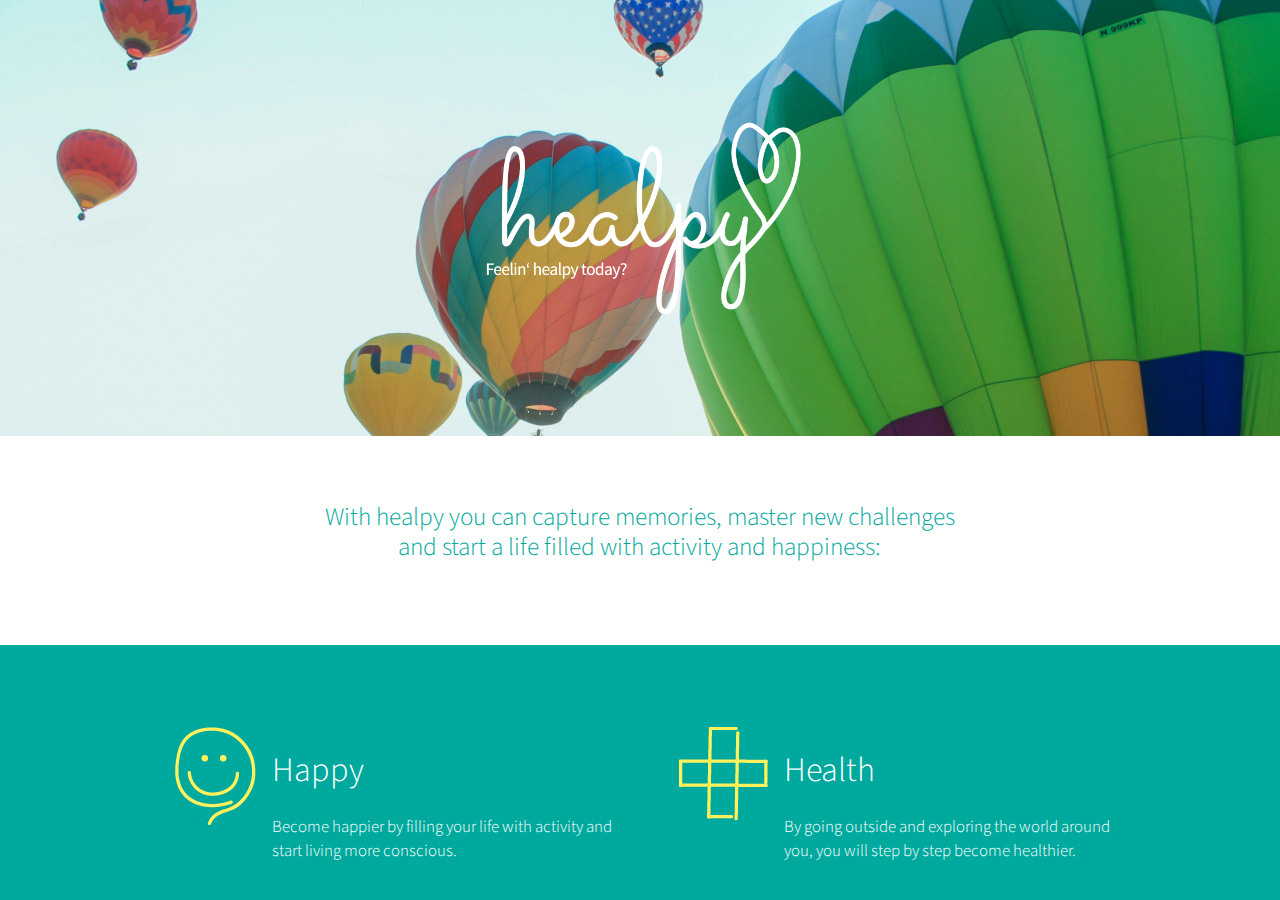
==== commit 8939ba5e: "changes landingpage" ====
--- a/healpy-landingpage/index.html
+++ b/healpy-landingpage/index.html
@@ -37,36 +37,25 @@
             </div>
             <div class="mdl-cell mdl-cell--3-col mdl-cell--hide-tablet mdl-cell--hide-phone"></div>
           </div>
+
+        
+
         </div>
 
-        <div class="section-space-double">
+<!--         <div class="section-space-double">
+          
+        </div> -->
+
+        <div class="section-space">
           <div class="mdl-grid section">
-            <div class="mdl-cell mdl-cell--3-col mdl-cell--hide-phone"></div>
-            <div class="mdl-cell mdl-cell--6-col mdl-cell--12-col-phone">
-              <p class="lead" align="center">With healpy you can capture memories, master new challenges and start a life filled with more activity and happiness:</p>
+            <div class="mdl-cell mdl-cell--2-col mdl-cell--hide-phone"></div>
+            <div class="mdl-cell mdl-cell--8-col mdl-cell--12-col-phone">
+              <p class="lead" align="center">With healpy you can capture memories, master new challenges and start a life filled with activity and happiness:</p>
               
             </div>
-            <div class="mdl-cell mdl-cell--3-col mdl-cell--hide-phone"></div>
-          </div>
-          <div class="mdl-grid section">
-            <div class="mdl-cell mdl-cell--4-col">
-              <div align="center">
-                <img class="app-image" src="img/healpy_available-apple.png"/>
-              </div>
-            </div>
-            <div class="mdl-cell mdl-cell--4-col">
-              <div align="center">
-                <img class="app-image" src="img/healpy_available-windows.png"/>
-              </div>
-            </div>
-            <div class="mdl-cell mdl-cell--4-col">
-              <div align="center">
-                <img class="app-image" src="img/healpy_available-google.png"/>
-              </div>
-            </div>
+            <div class="mdl-cell mdl-cell--2-col mdl-cell--hide-phone"></div>
           </div>
         </div>
-
         <!-- Description -->
         <div class="section-space maincolor-background">
           <div class="mdl-grid section">
@@ -146,6 +135,25 @@
             </div>
           </div>
         </div>
+        <div class="section-space">
+          <div class="mdl-grid section">
+            <div class="mdl-cell mdl-cell--4-col">
+              <div align="center">
+                <img class="app-image" src="img/healpy_available-apple.png"/>
+              </div>
+            </div>
+            <div class="mdl-cell mdl-cell--4-col">
+              <div align="center">
+                <img class="app-image" src="img/healpy_available-windows.png"/>
+              </div>
+            </div>
+            <div class="mdl-cell mdl-cell--4-col">
+              <div align="center">
+                <img class="app-image" src="img/healpy_available-google.png"/>
+              </div>
+            </div>
+          </div>
+        </div>
         <!-- END: Functionality -->
 
         <!-- Support -->
--- a/healpy-landingpage/css/app.css
+++ b/healpy-landingpage/css/app.css
@@ -7,6 +7,7 @@
 
 .header-background {
   background-image: url(../img/healpy_background-image.png);
+  color: white;
 }
 
 .maincolor-background {
@@ -15,7 +16,7 @@
 }
 
 .accent-background {
-  background-color: #8eb6b1;
+  background-color: #22b573;
   color: white;
 }
 
@@ -62,7 +63,7 @@
 
 p.lead {
   font-size: 180%;
-  color: #374a47;
+  color: #00a99d;
   line-height: 120%;
 }
 
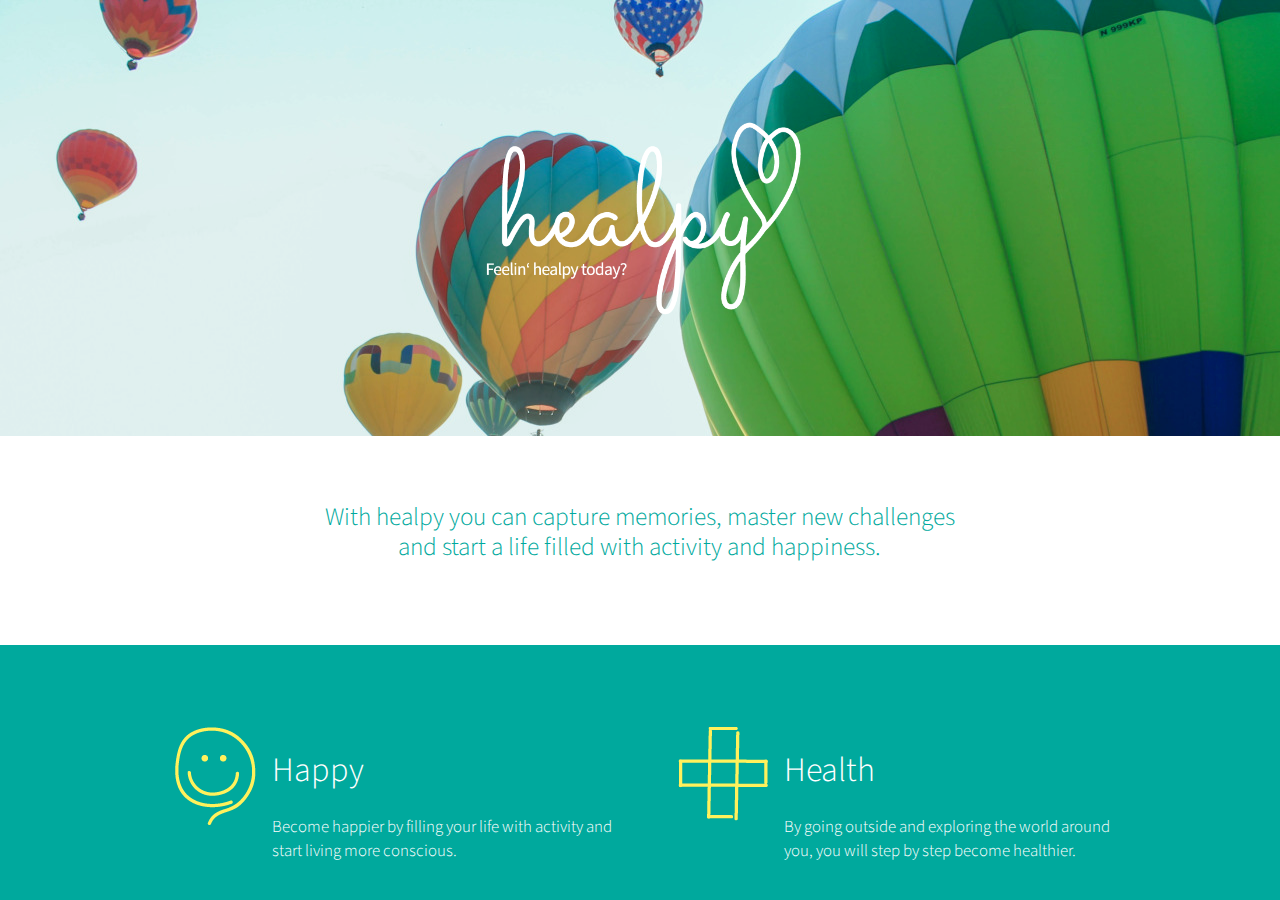
==== commit 5c0d81c7: "added logo in the footer" ====
--- a/healpy-landingpage/index.html
+++ b/healpy-landingpage/index.html
@@ -50,7 +50,7 @@
           <div class="mdl-grid section">
             <div class="mdl-cell mdl-cell--2-col mdl-cell--hide-phone"></div>
             <div class="mdl-cell mdl-cell--8-col mdl-cell--12-col-phone">
-              <p class="lead" align="center">With healpy you can capture memories, master new challenges and start a life filled with activity and happiness:</p>
+              <p class="lead" align="center">With healpy you can capture memories, master new challenges and start a life filled with activity and happiness.</p>
               
             </div>
             <div class="mdl-cell mdl-cell--2-col mdl-cell--hide-phone"></div>
@@ -175,10 +175,18 @@
 
         <footer class="section-space dark-background">
         <div class="mdl-grid section">
-          <ul class="footer">
-            <!-- <li><a href="">Terms of Use & Service</a></li> -->
-            <!-- <li><a href="">Privacy</a></li> -->
-            <li><a href="http://frankawittek.de/footer/impressum">Imprint</a></li>
+          <div class="mdl-cell mdl-cell--9-col mdl-cell--middle">
+            <ul class="footer">
+              <!-- <li><a href="">Terms of Use & Service</a></li> -->
+              <!-- <li><a href="">Privacy</a></li> -->
+              <li><a href="http://frankawittek.de/footer/impressum">Imprint</a></li>
+            </ul>
+          </div>
+          <div class="mdl-cell mdl-cell--3-col mdl-cell--middle">
+            <div align="right">
+              <img class="footer-image" src="img/healpy_logo.png"/>
+            </div>
+          </div>
         </div>
       </footer>
 
--- a/healpy-landingpage/css/app.css
+++ b/healpy-landingpage/css/app.css
@@ -75,6 +75,11 @@
   max-width: 100%;
 }
 
+.footer-image {
+  max-height: 100px;
+  width: auto;
+}
+
 ul.footer li, ul.appstore li  {
   display: inline;
   padding-right: 20px;
